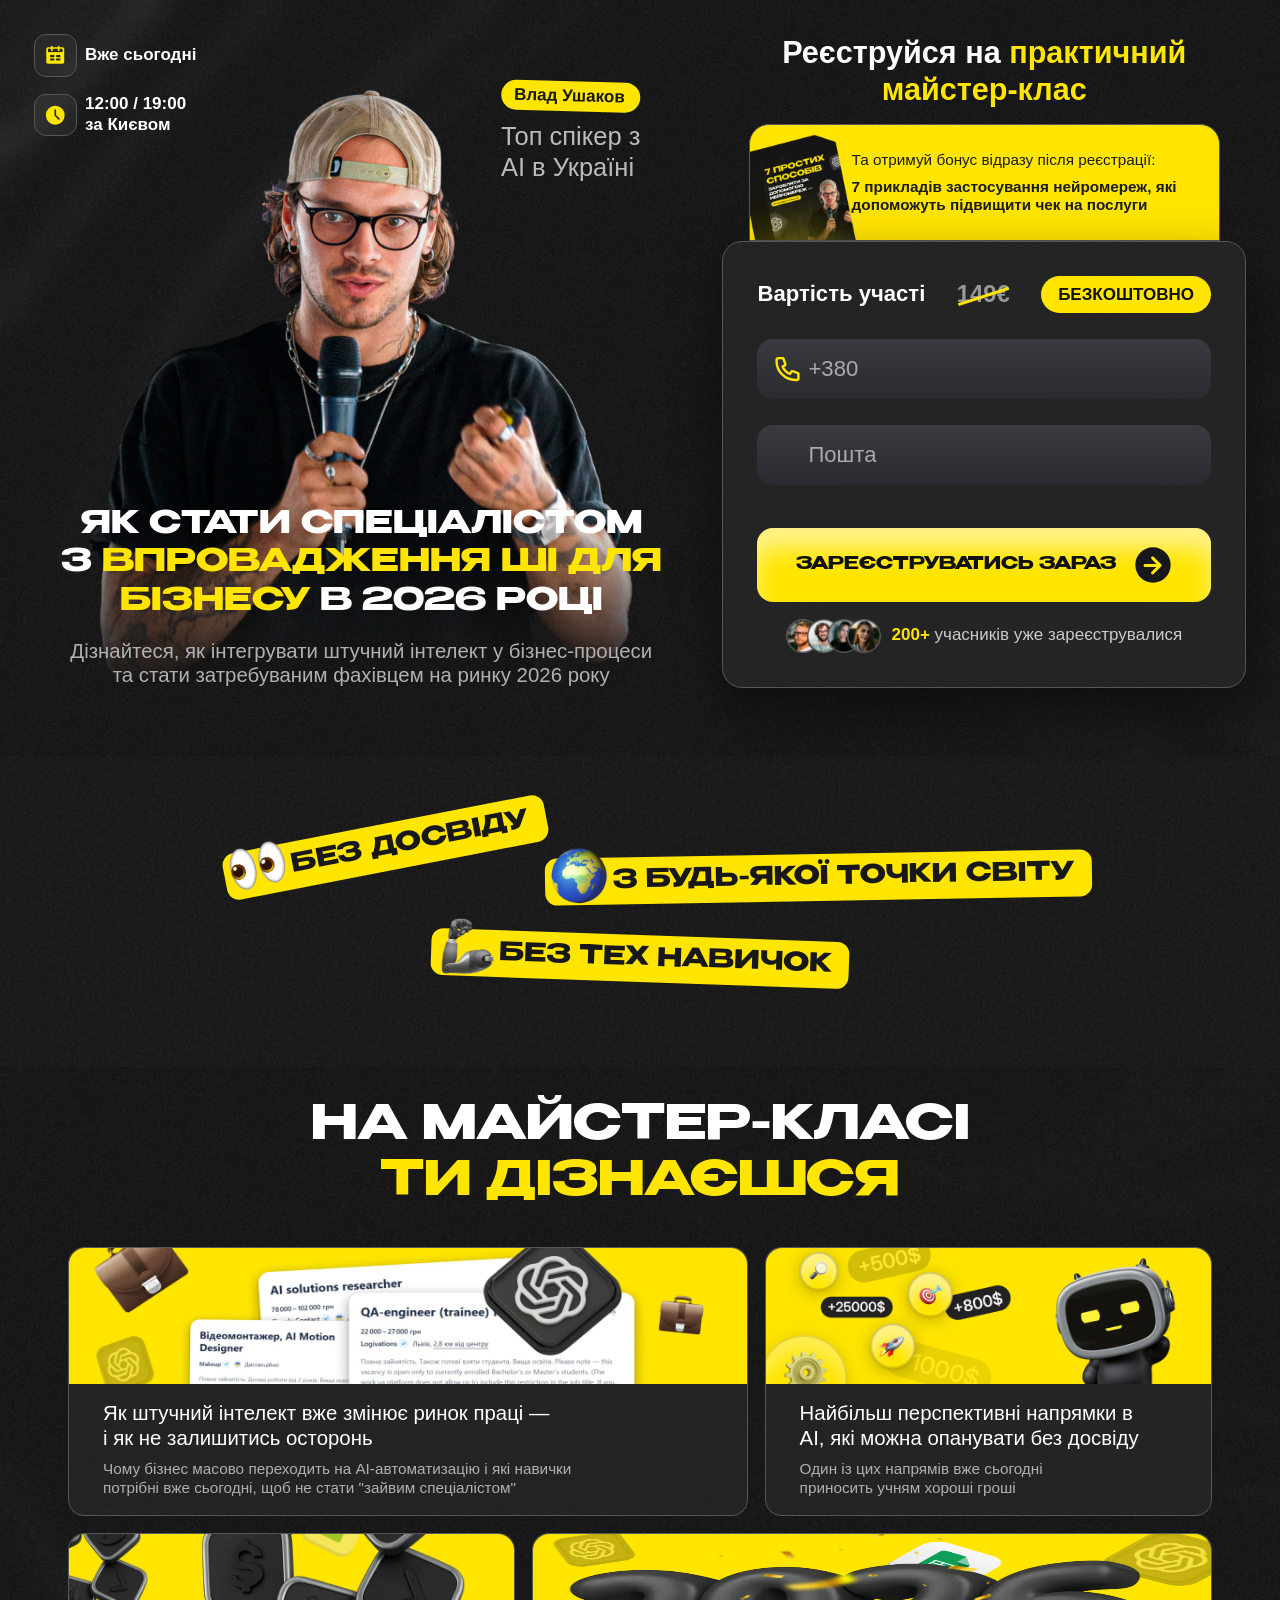
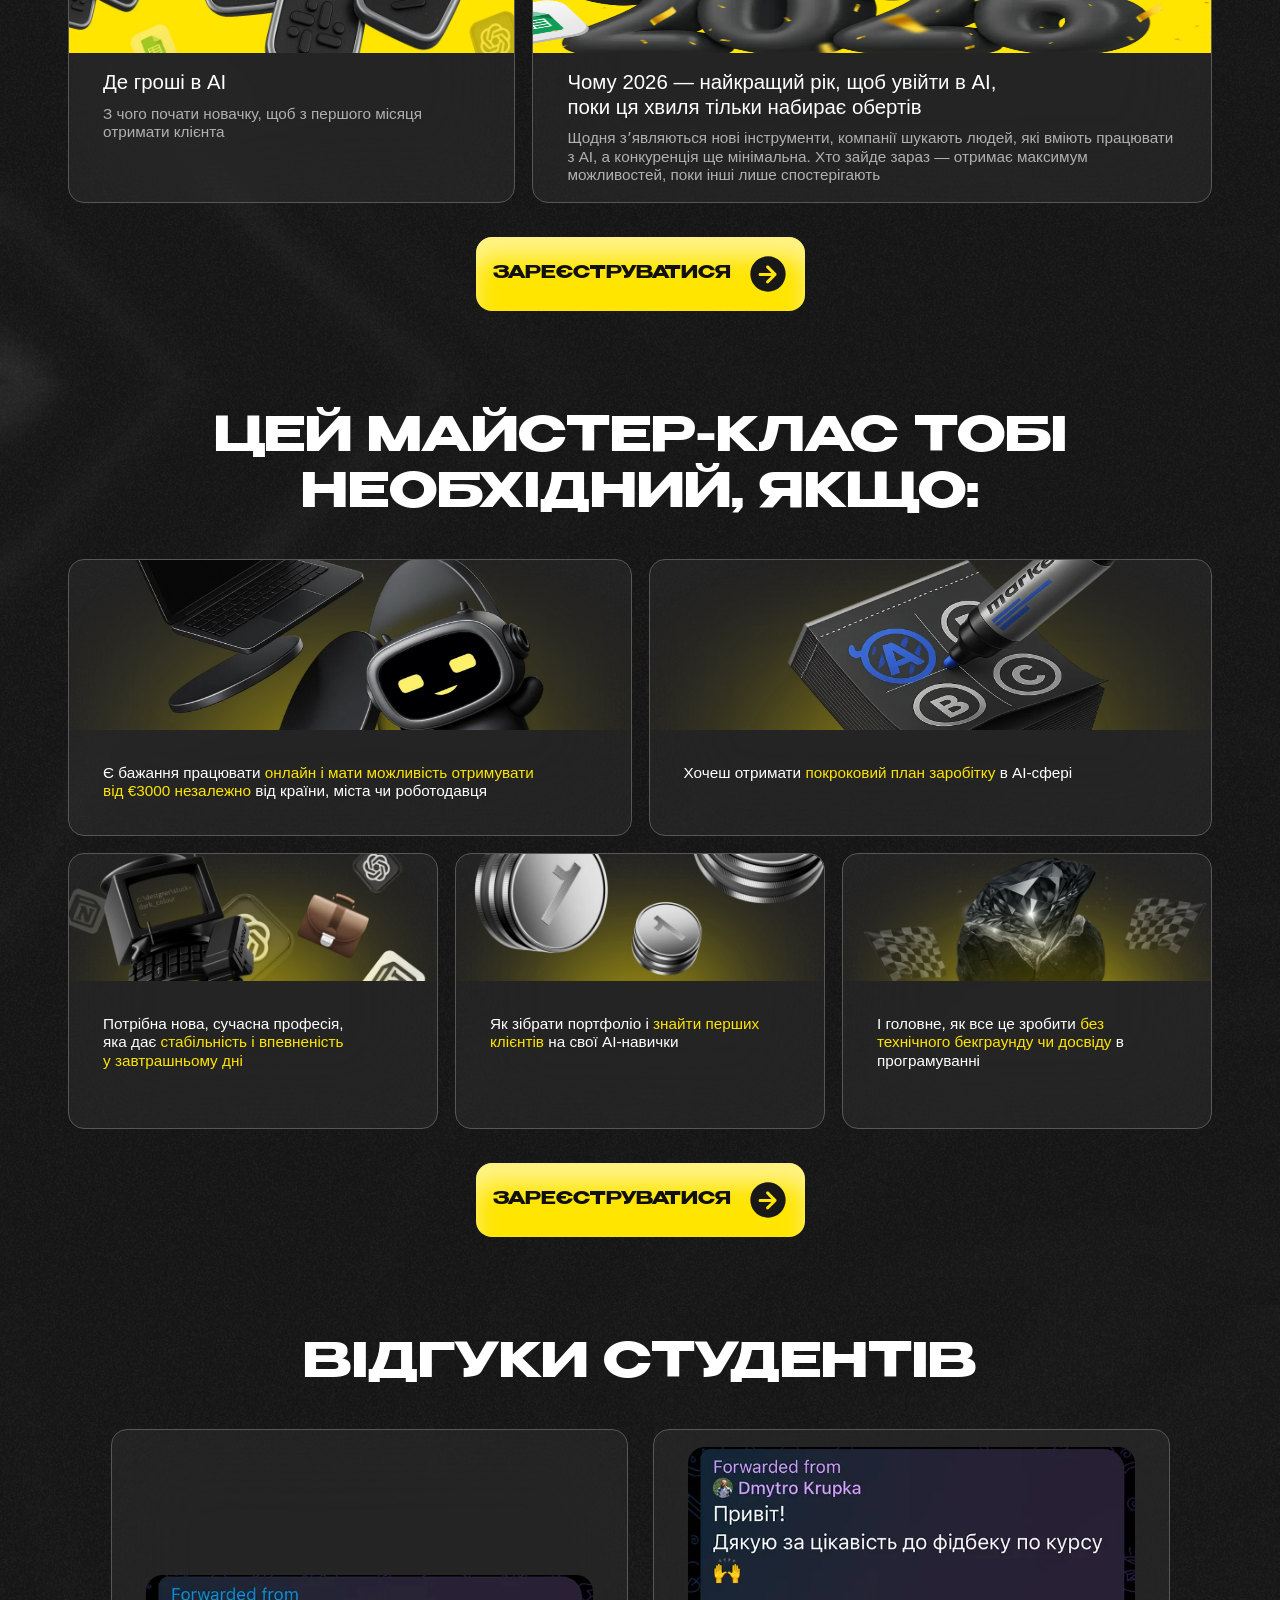
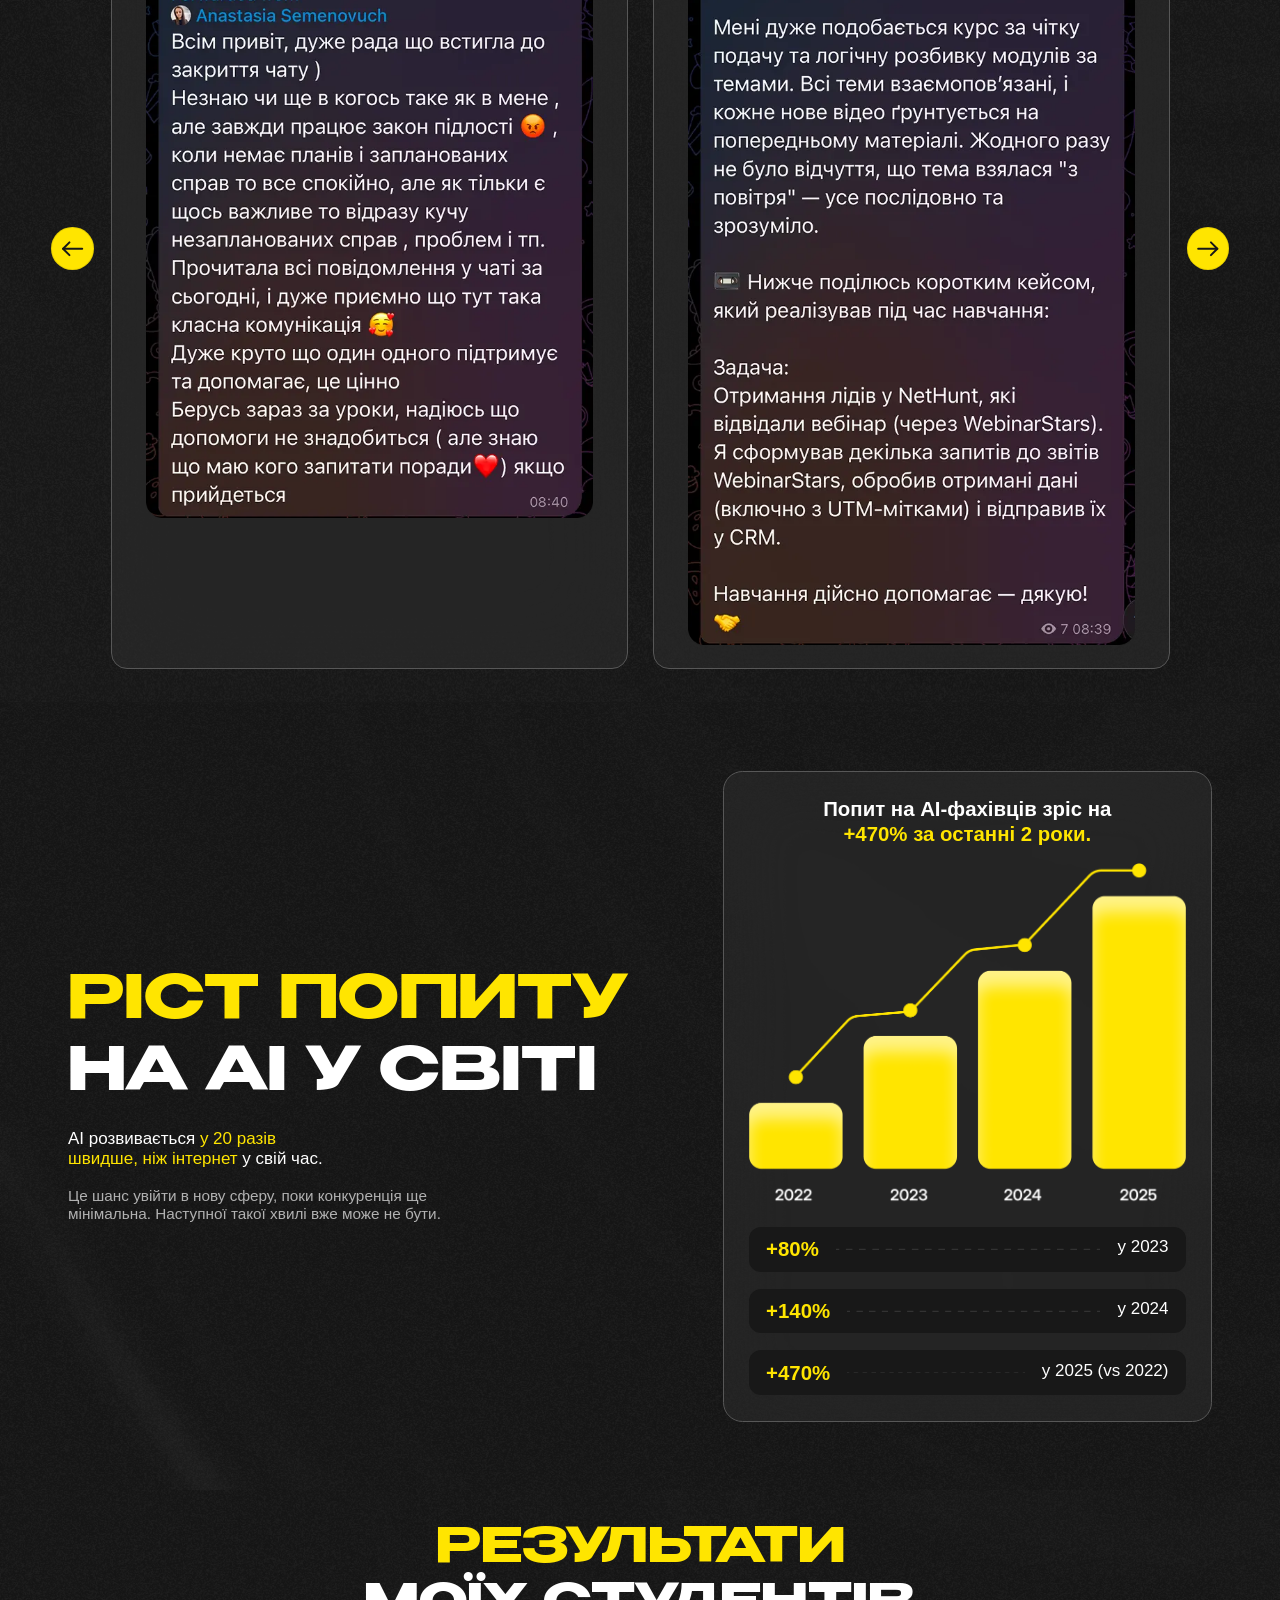
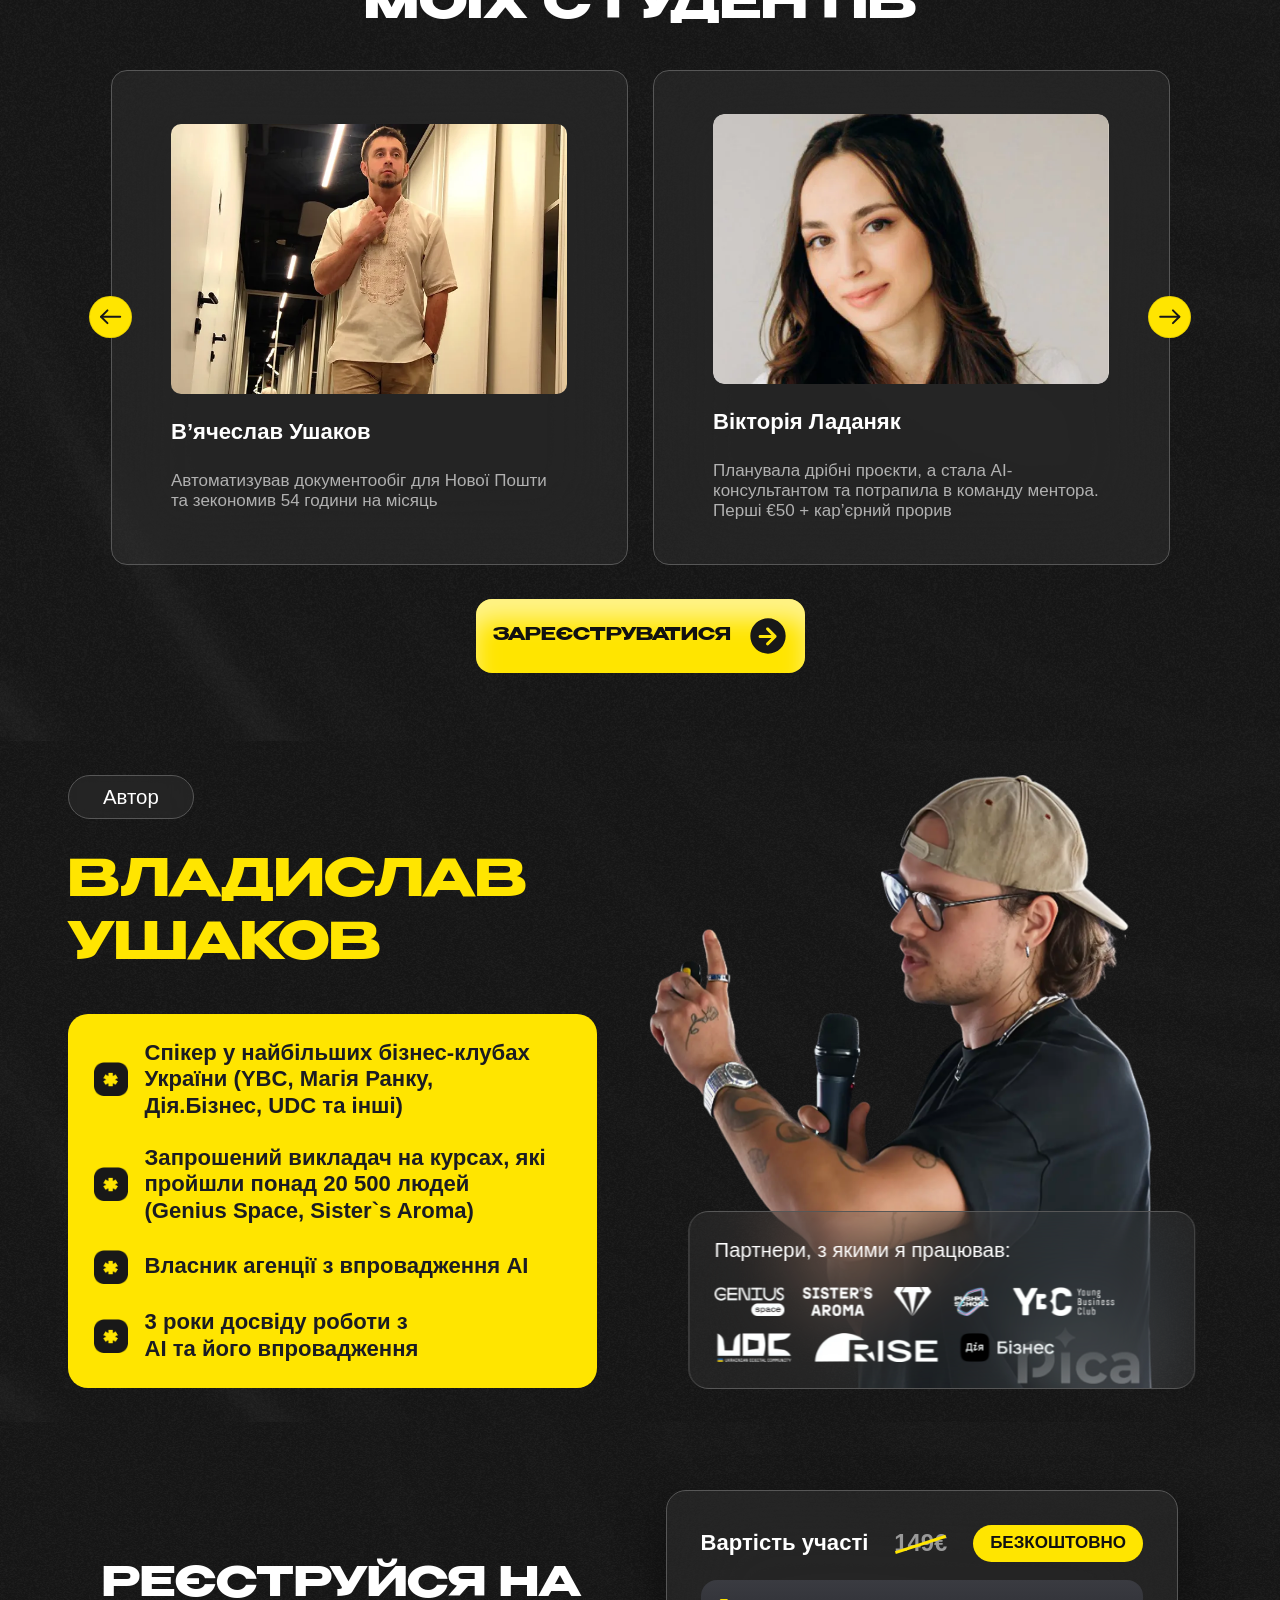
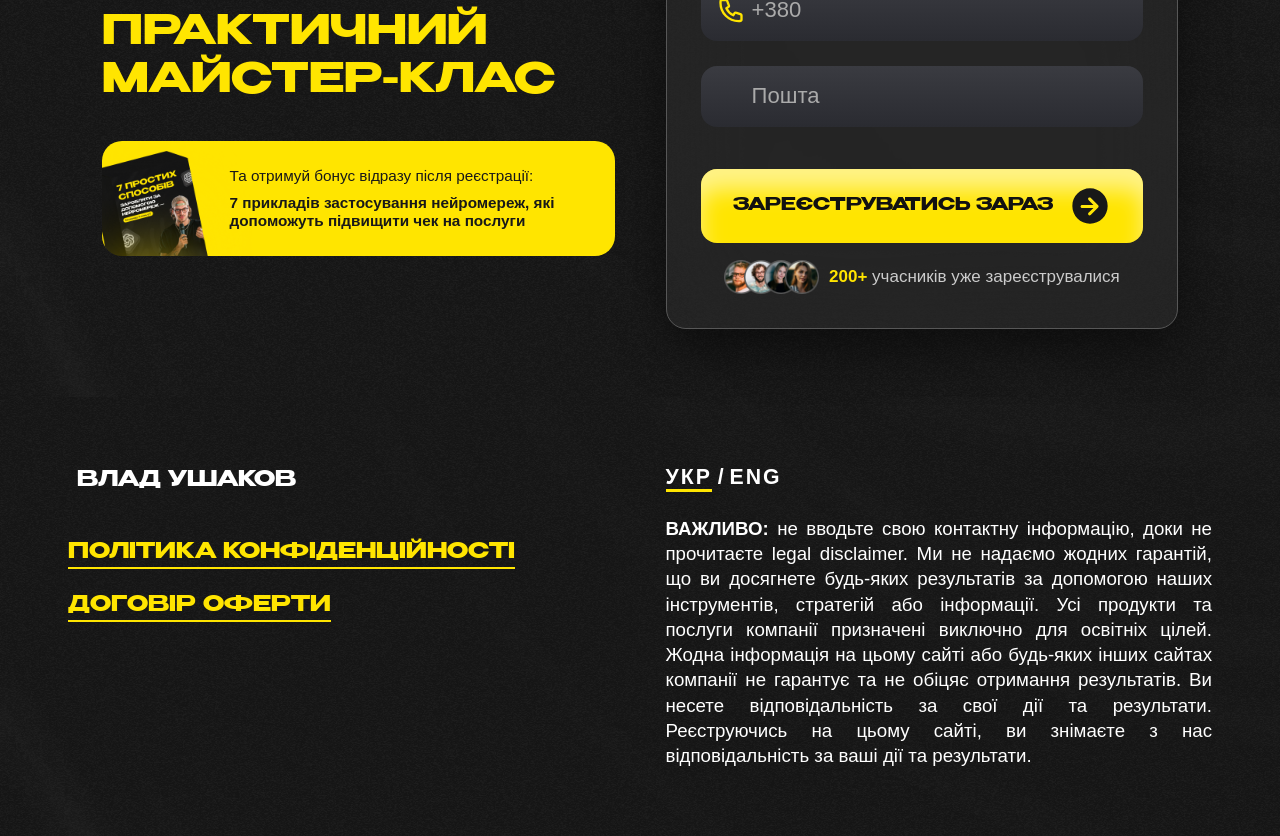
==== index.html @ 2826200b "first commit" ====
<!doctype html>
<html lang="uk">
<head>
    <meta charset="UTF-8">
    <meta name="viewport"
          content="width=device-width, user-scalable=no, initial-scale=1.0, maximum-scale=1.0, minimum-scale=1.0">
    <meta http-equiv="X-UA-Compatible" content="ie=edge">
    <meta content="Дізнайтеся, як інтегрувати штучний інтелект у бізнес-процеси
та стати затребуваним фахівцем на ринку 2026 року" name="description">
    <meta content="Як стати спеціалістом з впровадження ШІ для бізнесу в 2026 році" property="og:title">
    <meta content="Дізнайтеся, як інтегрувати штучний інтелект у бізнес-процеси
та стати затребуваним фахівцем на ринку 2026 року" property="og:description">
    <meta content="https://ai-lab.com.ua/assets/open_graph.webp" property="og:image">
    <meta content="Як стати спеціалістом з впровадження ШІ для бізнесу в 2026 році" property="twitter:title">
    <meta content="Дізнайтеся, як інтегрувати штучний інтелект у бізнес-процеси
та стати затребуваним фахівцем на ринку 2026 року" property="twitter:description">
    <meta content="https://ai-lab.com.ua/assets/open_graph.webp" property="twitter:image">
    <meta property="og:type" content="website">
    <meta content="summary_large_image" name="twitter:card">
    <meta name="facebook-domain-verification" content="stmkn64313fotwll2n9kmmmfpvhdli" />
    <link rel="apple-touch-icon-precomposed" sizes="57x57" href="assets/apple-touch-icon-57x57.png" />
    <link rel="apple-touch-icon-precomposed" sizes="114x114" href="assets/apple-touch-icon-114x114.png" />
    <link rel="apple-touch-icon-precomposed" sizes="72x72" href="assets/apple-touch-icon-72x72.png" />
    <link rel="apple-touch-icon-precomposed" sizes="144x144" href="assets/apple-touch-icon-144x144.png" />
    <link rel="apple-touch-icon-precomposed" sizes="60x60" href="assets/apple-touch-icon-60x60.png" />
    <link rel="apple-touch-icon-precomposed" sizes="120x120" href="assets/apple-touch-icon-120x120.png" />
    <link rel="apple-touch-icon-precomposed" sizes="76x76" href="assets/apple-touch-icon-76x76.png" />
    <link rel="apple-touch-icon-precomposed" sizes="152x152" href="assets/apple-touch-icon-152x152.png" />
    <link rel="icon" type="image/png" href="assets/favicon-196x196.png" sizes="196x196" />
    <link rel="icon" type="image/png" href="assets/favicon-96x96.png" sizes="96x96" />
    <link rel="icon" type="image/png" href="assets/favicon-32x32.png" sizes="32x32" />
    <link rel="icon" type="image/png" href="assets/favicon-16x16.png" sizes="16x16" />
    <link rel="icon" type="image/png" href="assets/favicon-128x128.png" sizes="128x128" />
    <meta name="application-name" content="&nbsp;"/>
    <meta name="msapplication-TileColor" content="#000000" />
    <meta name="msapplication-TileImage" content="../../assets/mstile-144x144.png" />
    <meta name="msapplication-square70x70logo" content="../../assets/mstile-70x70.png" />
    <meta name="msapplication-square150x150logo" content="../../assets/mstile-150x150.png" />
    <meta name="msapplication-wide310x150logo" content="../../assets/mstile-310x150.png" />
    <meta name="msapplication-square310x310logo" content="../../assets/mstile-310x310.png" />
    <link rel="stylesheet" href="style_v3.css">
    <script src="https://cdn.jsdelivr.net/npm/libphonenumber-js@1.10.14/bundle/libphonenumber-js.min.js" defer></script>
    <script src="js-utils/phone-utils.js"></script>
    <script src="js-utils/utm-utils.js"></script>
    <script src="js-utils/form-utils.js"></script>
    <script src="js-utils/wh-autoweb-utils.js"></script>
    <script src="js-utils/loader.js"></script>
    <link rel="stylesheet" href="loader.css">
    <script src="index.js" defer></script>
    <script src="time_handler.js" defer></script>
    <link
            rel="stylesheet"
            href="https://cdn.jsdelivr.net/npm/swiper@11/swiper-bundle.min.css"
    />
    <!-- Meta Pixel Code -->
<script>
!function(f,b,e,v,n,t,s)
{if(f.fbq)return;n=f.fbq=function(){n.callMethod?
n.callMethod.apply(n,arguments):n.queue.push(arguments)};
if(!f._fbq)f._fbq=n;n.push=n;n.loaded=!0;n.version='2.0';
n.queue=[];t=b.createElement(e);t.async=!0;
t.src=v;s=b.getElementsByTagName(e)[0];
s.parentNode.insertBefore(t,s)}(window, document,'script',
'https://connect.facebook.net/en_US/fbevents.js');
fbq('init', '945388568373672');
fbq('track', 'PageView');
</script>
<noscript><img height="1" width="1" style="display:none"
src="https://www.facebook.com/tr?id=945388568373672&ev=PageView&noscript=1"
/></noscript>
<!-- End Meta Pixel Code -->
    <!-- Meta Pixel Code -->
<script>
!function(f,b,e,v,n,t,s)
{if(f.fbq)return;n=f.fbq=function(){n.callMethod?
n.callMethod.apply(n,arguments):n.queue.push(arguments)};
if(!f._fbq)f._fbq=n;n.push=n;n.loaded=!0;n.version='2.0';
n.queue=[];t=b.createElement(e);t.async=!0;
t.src=v;s=b.getElementsByTagName(e)[0];
s.parentNode.insertBefore(t,s)}(window, document,'script',
'https://connect.facebook.net/en_US/fbevents.js');
fbq('init', '1462846121598441');
fbq('track', 'PageView');
</script>
<noscript><img height="1" width="1" style="display:none"
src="https://www.facebook.com/tr?id=1462846121598441&ev=PageView&noscript=1"
/></noscript>
<!-- End Meta Pixel Code -->
<script type="text/javascript">
    (function(c,l,a,r,i,t,y){
        c[a]=c[a]||function(){(c[a].q=c[a].q||[]).push(arguments)};
        t=l.createElement(r);t.async=1;t.src="https://www.clarity.ms/tag/"+i;
        y=l.getElementsByTagName(r)[0];y.parentNode.insertBefore(t,y);
    })(window, document, "clarity", "script", "tiay55o0wz");
    </script>
<!-- Strimix Tracker -->
<script>
window.StrimixGlobal={streamId:"S-XAQG4SHP98",userIdAlias:"sx_uid",jsSdkUrl:"https://cdn.strimix.io/strimix-1.1.0.js",loggerUrl:"https://api.strimix.io/collect/log",generateUUID:function(){let e=new Date().getTime(),t="undefined"!=typeof performance&&performance.now?1e3*performance.now():0;return"xxxxxxxx-xxxx-4xxx-yxxx-xxxxxxxxxxxx".replace(/[xy]/g,function(o){let i=16*Math.random();return e>0?(i=(e+i)%16|0,e=Math.floor(e/16)):(i=(t+i)%16|0,t=Math.floor(t/16)),("x"===o?i:3&i|8).toString(16)})},getCookie:function(e){let t=e.replace(/[.*+?^${}()|[\]\\]/g,"\\$&"),o=document.cookie.match(RegExp("(?:^|; )"+t+"=([^;]*)"));if(o)try{return decodeURIComponent(o[1])}catch(i){return o[1]}},setCookie:function(e,t,o){let i="https:"===location.protocol,s=new Date(Date.now()+864e5*o);document.cookie=e+"="+encodeURIComponent(t)+"; expires="+s.toUTCString()+"; path=/; SameSite=Lax"+(i?"; Secure":"")},getCookieInfo:function(){return{cookie_name:this.userIdAlias,cookie_value:this.getCookie(this.userIdAlias),cookies_enabled:navigator.cookieEnabled,has_cookies:document.cookie.length>0}},setUserId:function(e){let t=this.userIdAlias,o=e??this.getCookie(t);return o||(o=this.generateUUID()),this.setCookie(t,o,730),window[this.userIdAlias]=o,o},getUserId:function(){return window[this.userIdAlias]??this.setUserId()},logMessage:function({payload:e,tag:t}){return new Promise((o,i)=>{let s={stream_id:this.streamId,user_id:window[this.userIdAlias],user_id_alias:this.userIdAlias,cookie_info:this.getCookieInfo(),url:window.location.href,unix_timestamp:Date.now(),tag:t,payload:e,device_info:{screen_resolution:""+window.screen.width+"x"+window.screen.height,language:Intl.DateTimeFormat().resolvedOptions().locale,timezone:Intl.DateTimeFormat().resolvedOptions().timeZone,timezone_offset_seconds:-(60*new Date().getTimezoneOffset()),user_agent:navigator.userAgent}},r=new XMLHttpRequest;r.open("POST",this.loggerUrl+"?stream_id="+this.streamId),r.setRequestHeader("Content-type","application/json"),r.send(JSON.stringify(s)),r.onload=function(){r.status>=200&&r.status<300?o():i(Error("StrimixGlobal: Log collection error! Status: "+r.status))},r.onerror=function(){i(Error("StrimixGlobal: Log collection error!"))}})}},function(e,t,o,i,s,r,n){window.StrimixGlobal.setUserId(),e[i]=e[i]||[],("undefined"==typeof StrimixClient||null===StrimixClient)&&(r=t.getElementsByTagName(o)[0],(n=t.createElement(o)).async=!0,n.src=window.StrimixGlobal.jsSdkUrl,r.parentNode.insertBefore(n,r),n.onload=function(){StrimixClient.init(s)},n.onerror=function(){window.StrimixGlobal.logMessage({payload:{message:"strimix.js onload error"},tag:"StrimixGlobal | strimix_js_onload_error"})})}(window,document,"script","strimix",window.StrimixGlobal.streamId),strimix.push({event:"page_view"});
</script>
<!-- End Strimix Tracker -->
    <!-- Google Tag Manager -->
    <script>(function(w,d,s,l,i){w[l]=w[l]||[];w[l].push({'gtm.start':
            new Date().getTime(),event:'gtm.js'});var f=d.getElementsByTagName(s)[0],
        j=d.createElement(s),dl=l!='dataLayer'?'&l='+l:'';j.async=true;j.src=
        'https://www.googletagmanager.com/gtm.js?id='+i+dl;f.parentNode.insertBefore(j,f);
    })(window,document,'script','dataLayer','GTM-KD6JFX53');</script>
    <!-- End Google Tag Manager -->


    <title>З 0 ДО 3000€ НА AI ЗА 30 ДНІВ</title>
</head>
<body>
    <main>
        <section class="hero">
            <header>
                <div class="date-time-wrapper">
                    <div class="date"><svg xmlns="http://www.w3.org/2000/svg" width="24" height="24" viewBox="0 0 24 24" fill="none">
                        <path d="M2.5 4.5C2.5 3.94771 2.94771 3.5 3.5 3.5H20.5C21.0523 3.5 21.5 3.94771 21.5 4.5V9.5H2.5V4.5Z" stroke="#FFE500" stroke-width="2" stroke-linejoin="round"/>
                        <path d="M8 2V6" stroke="#FFE500" stroke-width="2" stroke-linecap="round" stroke-linejoin="round"/>
                        <path d="M16 2V6" stroke="#FFE500" stroke-width="2" stroke-linecap="round" stroke-linejoin="round"/>
                        <path d="M21.5 8.5C22.0523 8.5 22.5 8.94772 22.5 9.5V20C22.5 21.1046 21.6046 22 20.5 22H3.5C2.39544 22 1.5 21.1046 1.5 20V9.5C1.5 8.94772 1.94772 8.5 2.5 8.5H21.5ZM7 15.75C6.30964 15.75 5.75 16.3096 5.75 17C5.75 17.6904 6.30964 18.25 7 18.25H10C10.6904 18.25 11.25 17.6904 11.25 17C11.25 16.3096 10.6904 15.75 10 15.75H7ZM14 15.75C13.3096 15.75 12.75 16.3096 12.75 17C12.75 17.6904 13.3096 18.25 14 18.25H17C17.6904 18.25 18.25 17.6904 18.25 17C18.25 16.3096 17.6904 15.75 17 15.75H14ZM7 11.75C6.30964 11.75 5.75 12.3096 5.75 13C5.75 13.6904 6.30964 14.25 7 14.25H10C10.6904 14.25 11.25 13.6904 11.25 13C11.25 12.3096 10.6904 11.75 10 11.75H7ZM14 11.75C13.3096 11.75 12.75 12.3096 12.75 13C12.75 13.6904 13.3096 14.25 14 14.25H17C17.6904 14.25 18.25 13.6904 18.25 13C18.25 12.3096 17.6904 11.75 17 11.75H14Z" fill="#FFE500"/>
                    </svg><p class="date-text">Вже сьогодні</p></div>
                    <div class="time"><svg xmlns="http://www.w3.org/2000/svg" width="24" height="24" viewBox="0 0 24 24" fill="none">
                        <path d="M12 22C17.5229 22 22 17.5229 22 12C22 6.47715 17.5229 2 12 2C6.47715 2 2 6.47715 2 12C2 17.5229 6.47715 22 12 22Z" fill="#FFE500" stroke="#FFE500" stroke-width="2" stroke-linejoin="round"/>
                        <path d="M12.0045 6.00005L12.0039 12.0044L16.2436 16.2441" stroke="#262626" stroke-width="2" stroke-linecap="round" stroke-linejoin="round"/>
                    </svg><p class="time-text">12:00 / 19:00 <br> за Києвом</p></div>
                </div>
                <div class="abs-2">
                    <p class="name">Влад Ушаков</p>
                    <p>
                        Топ спікер з <br>
                        AI в Україні
                    </p>
                </div>
                <div class="title">
                    <img src="assets/images/hero-bg.webp" alt="" class="abs mobile">
                    <div class="title-text">
                        <div></div>
                        <div>
                            Як стати спеціалістом <br>
                            з <span>впровадження ШІ для <br>
                            бізнесу</span> в 2026 році
                        </div>
                    </div>
                    <div class="tooltip">
                        <p>
                            Дізнайтеся, як інтегрувати штучний інтелект у бізнес-процеси <br>
                            та стати затребуваним фахівцем на ринку 2026 року
                        </p>
                    </div>
                </div>
            </header>

            <div class="offer" id="offer">
                <div class="inner">
                    <div class="text">
                        Реєструйся на
                        <span>практичний <br>майстер-клас</span>
                    </div>
                    <div class="bonus-wrapper">
                        <div>
                            <p>Та отримуй бонус відразу після реєстрації:</p>
                            <p>7 прикладів застосування нейромереж, які допоможуть підвищити чек на послуги</p>
                        </div>
                    </div>
                </div>
                <div class="form">
                    <form class="form-card" id="header-form">
                        <input type="hidden" name="SheetName" value="Leads">
                        <input type="hidden" name="utm_source">
                        <input type="hidden" name="utm_campaign">
                        <input type="hidden" name="utm_content">
                        <input type="hidden" name="utm_term">
                        <input type="hidden" name="utm_medium">
                        <input type="hidden" name="WEBINAR" value="web01.04">
                        <div class="form-card__top">
                            <div class="form-card__title">Вартість участі</div>
                            <div class="form-card__price">149€</div>
                            <div class="form-card__badge">БЕЗКОШТОВНО</div>
                        </div>

                        <label class="form-card__input-wrap" for="phone">
                            <input id="phone" type="tel" name="Телефон" placeholder="+380" inputmode="tel" required/>
                        </label>
                        <label class="form-card__input-wrap" for="email">
                                <input id="email" type="email" name="Email" placeholder="Пошта" required/>
                            </label>
                        <div id="phone-error" class="phone-error" style="opacity:0; color:#e63946;">
                            Неправильний формат номеру
                        </div>
                        <button class="form-card__cta" id="submit-btn-1">
                            зареєструватись зараз
                            <svg xmlns="http://www.w3.org/2000/svg" width="40" height="40" viewBox="0 0 40 40" fill="none">
                                <path d="M20 2.33301C29.7568 2.33318 37.6658 10.2432 37.666 20C37.6658 29.7568 29.7568 37.6658 20 37.666C10.2432 37.6658 2.33318 29.7568 2.33301 20C2.33318 10.2432 10.2432 2.33318 20 2.33301ZM20.6367 11.8564C20.0509 11.2707 19.1014 11.2707 18.5156 11.8564C17.9301 12.4423 17.9299 13.3918 18.5156 13.9775L23.4551 18.917H12.0762C11.2479 18.9171 10.5762 19.5886 10.5762 20.417C10.5763 21.2452 11.248 21.9169 12.0762 21.917H23.4551L18.5156 26.8564C17.9301 27.4423 17.9299 28.3918 18.5156 28.9775C19.1013 29.5632 20.0509 29.563 20.6367 28.9775L28.1367 21.4775C28.4179 21.1963 28.5761 20.8147 28.5762 20.417C28.5762 20.0192 28.418 19.6377 28.1367 19.3564L20.6367 11.8564Z" fill="#181818"/>
                            </svg>
                        </button>

                        <div class="form-card__bottom">
                            <div class="form-card__avatars">
                                <img src="assets/images/avatar.png" alt="">
                                <img src="assets/images/avatar-1.png" alt="">
                                <img src="assets/images/avatar-2.png" alt="">
                                <img src="assets/images/avatar-3.png" alt="">
                            </div>
                            <div class="form-card__note"><b>200+ </b>учасників уже зареєструвалися</div>
                        </div>
                    </form>

                </div>
            </div>
        </section>
        <section class="offer-yellow">
            <div class="content">
                <div class="wrapper">
                    <div class="eyes">
                        <img src="assets/images/eyes.png" alt="">
                        <p>Без досвіду</p>
                    </div>
                </div>
                <div class="wrapper">
                    <div class="earth">
                        <img src="assets/images/earth.png" alt="">
                        <p>З будь-якої точки світу</p>
                    </div>
                </div>
                <div class="wrapper">
                    <div class="robot">
                        <img src="assets/images/robot.png" alt="">
                        <p>Без тех навичок</p>
                    </div>
                </div>
            </div>
        </section>
        <section class="course">
            <div class="title">
                <div>на майстер-класі</div>
                <div>ти дізнаєшся</div>
            </div>
            <div class="content">
                <div class="container">
                    <div class="a">
                        <img src="assets/images/a-img.webp" alt="">
                        <div class="text">
                            <div class="title">Як штучний інтелект вже змінює ринок праці — <br>і як не залишитись осторонь</div>
                            <div class="description">Чому бізнес масово переходить на АІ-автоматизацію і які навички
                                <br>потрібні вже сьогодні, щоб не стати "зайвим спеціалістом"</div>
                        </div>
                    </div>
                    <div class="b">
                        <img src="assets/images/b-image-new.png" alt="">
                        <div class="text">
                            <div class="title">Найбільш перспективні напрямки в <br>AI, які можна опанувати без досвіду</div>
                            <div class="description">Один із цих напрямів вже сьогодні <br>приносить учням хороші гроші</div>
                        </div>
                    </div>
                    <div class="c">
                        <img src="assets/images/c-img.webp" alt="">
                        <div class="text">
                            <div class="title">Де гроші в АІ</div>
                            <div class="description">
                                З чого почати новачку, щоб з першого місяця <br>
                                отримати клієнта
                            </div>
                        </div>
                    </div>
                    <div class="d">
                        <img src="assets/images/d-image-2026.png" alt="" class="mobile">
                        <div class="text">
                            <div class="title">Чому 2026 — найкращий рік, щоб увійти в АІ, <br>поки ця хвиля тільки набирає обертів</div>
                            <div class="description">Щодня зʼявляються нові інструменти, компанії шукають людей, які вміють працювати з АІ, а конкуренція ще мінімальна. Хто зайде зараз — отримає максимум можливостей, поки інші лише спостерігають</div>
                        </div>
                    </div>
                </div>
            </div>
            <a href="#form">
                зареєструватися
                <svg xmlns="http://www.w3.org/2000/svg" width="40" height="40" viewBox="0 0 40 40" fill="none">
                    <path d="M20 2.33301C29.7568 2.33318 37.6658 10.2432 37.666 20C37.6658 29.7568 29.7568 37.6658 20 37.666C10.2432 37.6658 2.33318 29.7568 2.33301 20C2.33318 10.2432 10.2432 2.33318 20 2.33301ZM20.6367 11.8564C20.0509 11.2707 19.1014 11.2707 18.5156 11.8564C17.9301 12.4423 17.9299 13.3918 18.5156 13.9775L23.4551 18.917H12.0762C11.2479 18.9171 10.5762 19.5886 10.5762 20.417C10.5763 21.2452 11.248 21.9169 12.0762 21.917H23.4551L18.5156 26.8564C17.9301 27.4423 17.9299 28.3918 18.5156 28.9775C19.1013 29.5632 20.0509 29.563 20.6367 28.9775L28.1367 21.4775C28.4179 21.1963 28.5761 20.8147 28.5762 20.417C28.5762 20.0192 28.418 19.6377 28.1367 19.3564L20.6367 11.8564Z" fill="#181818"/>
                </svg>
            </a>
        </section>
        <section class="for">
            <div class="title">
                <div>ЦЕЙ МАЙСТЕР-КЛАС <br class="mobile">ТОБІ <br>НЕОБХІДНИЙ, <br class="mobile">ЯКЩО:</div>
            </div>
            <div class="content">
                <div class="container">
                    <div class="a">
                        <img src="assets/images/for-img-1.webp" alt="">
                        <div class="text">
                            Є бажання працювати <span>онлайн і мати можливість отримувати <br>від €3000
                            незалежно</span> від країни, міста чи роботодавця
                        </div>
                    </div>
                    <div class="b">
                        <img src="assets/images/for-img-3.webp" alt="">
                        <div class="text">
                            Хочеш отримати <span>покроковий план заробітку</span> в АІ-сфері
                        </div>
                    </div>
                    <div class="c">
                        <img src="assets/images/for-img-4.webp" alt="">
                        <div class="text">
                            Потрібна нова, сучасна професія, <br>
                            яка дає <span>стабільність і впевненість <br>
                            у завтрашньому дні</span>
                        </div>
                    </div>
                    <div class="d">
                        <img src="assets/images/for-img-5.webp" alt="">
                        <div class="text">
                            Як зібрати портфоліо і <span>знайти перших <br>клієнтів</span> на свої AI-навички
                        </div>
                    </div>
                    <div class="e">
                        <img src="assets/images/for-img-6.webp" alt="">
                        <div class="text">
                            І головне, як все це зробити <span>без технічного бекграунду чи досвіду</span> в програмуванні
                        </div>
                    </div>
                </div>
            </div>
            <a href="#form">
                зареєструватися
                <svg xmlns="http://www.w3.org/2000/svg" width="40" height="40" viewBox="0 0 40 40" fill="none">
                    <path d="M20 2.33301C29.7568 2.33318 37.6658 10.2432 37.666 20C37.6658 29.7568 29.7568 37.6658 20 37.666C10.2432 37.6658 2.33318 29.7568 2.33301 20C2.33318 10.2432 10.2432 2.33318 20 2.33301ZM20.6367 11.8564C20.0509 11.2707 19.1014 11.2707 18.5156 11.8564C17.9301 12.4423 17.9299 13.3918 18.5156 13.9775L23.4551 18.917H12.0762C11.2479 18.9171 10.5762 19.5886 10.5762 20.417C10.5763 21.2452 11.248 21.9169 12.0762 21.917H23.4551L18.5156 26.8564C17.9301 27.4423 17.9299 28.3918 18.5156 28.9775C19.1013 29.5632 20.0509 29.563 20.6367 28.9775L28.1367 21.4775C28.4179 21.1963 28.5761 20.8147 28.5762 20.417C28.5762 20.0192 28.418 19.6377 28.1367 19.3564L20.6367 11.8564Z" fill="#181818"/>
                </svg>
            </a>
        </section>
        <section class="feedback">
            <div class="title">
                відгуки студентів
            </div>
            <div class="content">
                <div class="swiper feedback-swiper">
                    <div class="swiper-wrapper">

                        <div class="swiper-slide">
                            <div class="card">
                                <div class="name font-size-sm font-weight-semibold"><img src="assets/images/feedback-2.webp" alt="feedback-image"></div>
                            </div>
                        </div>

                        <div class="swiper-slide">
                            <div class="card">
                                <div class="name font-size-sm font-weight-semibold"><img src="assets/images/feedback-3.webp" alt="feedback-image"></div>
                            </div>
                        </div>

                        <div class="swiper-slide">
                            <div class="card">
                                <div class="name font-size-sm font-weight-semibold"><img src="assets/images/feedback-4.png" alt="feedback-image"></div>
                            </div>
                        </div>

                        <div class="swiper-slide">
                            <div class="card">
                                <div class="name font-size-sm font-weight-semibold"><img src="assets/images/feedback-5.png" alt="feedback-image"></div>
                            </div>
                        </div>
                    </div>
                    <div class="swiper-navigation">
                        <div class="swiper-button-prev">
                            <svg xmlns="http://www.w3.org/2000/svg" width="32" height="32" viewBox="0 0 32 32" fill="none">
                                <path d="M3.86593 16H27.8659" stroke="#181818" stroke-width="2.5" stroke-linecap="round" stroke-linejoin="round"/>
                                <path d="M11.8659 24L3.86589 16L11.8659 8" stroke="#181818" stroke-width="2.5" stroke-linecap="round" stroke-linejoin="round"/>
                            </svg>
                        </div>
                        <div class="swiper-button-next">
                            <svg xmlns="http://www.w3.org/2000/svg" width="32" height="32" viewBox="0 0 32 32" fill="none">
                                <path d="M28 16H4" stroke="#181818" stroke-width="2.5" stroke-linecap="round" stroke-linejoin="round"/>
                                <path d="M20 8L28 16L20 24" stroke="#181818" stroke-width="2.5" stroke-linecap="round" stroke-linejoin="round"/>
                            </svg>
                        </div>
                    </div>
                </div>
            </div>
        </section>
        <section class="stats">
            <div class="content">
                <div class="left">
                    <div class="title">
                        <div>ріст попиту</div>
                        <div>на AI у світі</div>
                    </div>
                    <div class="tooltip">
                        АІ розвивається <span>у 20 разів <br>швидше, ніж інтернет</span> у свій час.
                    </div>
                    <div class="bottom">
                        Це шанс увійти в нову сферу, поки конкуренція ще <br>мінімальна. Наступної такої хвилі вже може не бути.
                    </div>
                </div>
                <div class="right">
                    <div class="tooltip">
                        Попит на АІ-фахівців зріс на <br>
                        <span>+470% за останні 2 роки.</span>
                    </div>
                    <div class="img-wrapper">
                        <img src="assets/images/stats.png" alt="">
                    </div>
                    <div class="nums">
                        <div>
                            <div class="left">+80%</div>
                            <div class="separator"><img src="assets/images/stats-separator.png" alt=""></div>
                            <div class="right">у 2023</div>
                        </div>
                        <div>
                            <div class="left">+140%</div>
                            <div class="separator"><img src="assets/images/stats-separator.png" alt=""></div>
                            <div class="right">у 2024</div>
                        </div>
                        <div>
                            <div class="left">+470%</div>
                            <div class="separator"><img src="assets/images/stats-separator.png" alt=""></div>
                            <div class="right">у 2025 (vs 2022)</div>
                        </div>
                    </div>
                </div>
            </div>
        </section>
        <section class="results">
            <div class="title">
                <div>Результати</div>
                <div>моїх студентів</div>
            </div>
            <div class="content">
                <div class="swiper results-swiper">
                    <div class="swiper-wrapper">
                        <div class="swiper-slide">
                            <div class="card">
                                <img src="assets/images/result-1.webp" alt="">
                                <div class="name">В’ячеслав Ушаков</div>
                                <div class="text">Автоматизував документообіг для Нової Пошти та зекономив 54 години на місяць</div>
                            </div>
                        </div>

                        <div class="swiper-slide">
                            <div class="card">
                                <img src="assets/images/result-2.webp" alt="">
                                <div class="name">Вікторія Ладаняк</div>
                                <div class="text">Планувала дрібні проєкти, а стала AI-консультантом та потрапила в команду ментора. Перші €50 + кар’єрний прорив</div>
                            </div>
                        </div>

                        <div class="swiper-slide">
                            <div class="card">
                                <img src="assets/images/result-3.webp" alt="">
                                <div class="name">Катерина Тірин</div>
                                <div class="text">Створила систему автоматизації складу для зоомагазину - економія €2,746 на місяць</div>
                            </div>
                        </div>

                        <div class="swiper-slide">
                            <div class="card">
                                <img src="assets/images/result-4.webp" alt="">
                                <div class="name">Єгор Ставицький</div>
                                <div class="text">Застосував знання на практиці до завершення навчання - автоматизував продажі та підтримку студентів</div>
                            </div>
                        </div>

                        <div class="swiper-slide">
                            <div class="card">
                                <img src="assets/images/result-7.webp" alt="">
                                <div class="name">Андрій</div>
                                <div class="text">Автоматизував B2B процеси польської компанії - економія €25,848 на рік</div>
                            </div>
                        </div>
                        <div class="swiper-slide">
                            <div class="card">
                                <img src="assets/images/result-5.webp" alt="">
                                <div class="name">Володимир</div>
                                <div class="text">Пройшов шлях від нуля до міжнорожної кар’єри в автоматизації - перші €1,000 за місяць навчання</div>
                            </div>
                        </div>
                        <div class="swiper-slide">
                            <div class="card">
                                <img src="assets/images/result-6.webp" alt="">
                                <div class="name">Ольга Боровій</div>
                                <div class="text">Як бізнес-тренер автоматизувала обробку консультацій та збільшила дохід на €4,726</div>
                            </div>
                        </div>
                    </div>
                    <div class="swiper-navigation">
                        <div class="swiper-button-prev">
                            <svg xmlns="http://www.w3.org/2000/svg" width="32" height="32" viewBox="0 0 32 32" fill="none">
                                <path d="M3.86593 16H27.8659" stroke="#181818" stroke-width="2.5" stroke-linecap="round" stroke-linejoin="round"/>
                                <path d="M11.8659 24L3.86589 16L11.8659 8" stroke="#181818" stroke-width="2.5" stroke-linecap="round" stroke-linejoin="round"/>
                            </svg>
                        </div>
                        <div class="swiper-button-next">
                            <svg xmlns="http://www.w3.org/2000/svg" width="32" height="32" viewBox="0 0 32 32" fill="none">
                                <path d="M28 16H4" stroke="#181818" stroke-width="2.5" stroke-linecap="round" stroke-linejoin="round"/>
                                <path d="M20 8L28 16L20 24" stroke="#181818" stroke-width="2.5" stroke-linecap="round" stroke-linejoin="round"/>
                            </svg>
                        </div>
                    </div>
                </div>
            </div>
            <a href="#form">
                Зареєструватися
                <svg xmlns="http://www.w3.org/2000/svg" width="40" height="40" viewBox="0 0 40 40" fill="none">
                    <path d="M20 2.33301C29.7568 2.33318 37.6658 10.2432 37.666 20C37.6658 29.7568 29.7568 37.6658 20 37.666C10.2432 37.6658 2.33318 29.7568 2.33301 20C2.33318 10.2432 10.2432 2.33318 20 2.33301ZM20.6367 11.8564C20.0509 11.2707 19.1014 11.2707 18.5156 11.8564C17.9301 12.4423 17.9299 13.3918 18.5156 13.9775L23.4551 18.917H12.0762C11.2479 18.9171 10.5762 19.5886 10.5762 20.417C10.5763 21.2452 11.248 21.9169 12.0762 21.917H23.4551L18.5156 26.8564C17.9301 27.4423 17.9299 28.3918 18.5156 28.9775C19.1013 29.5632 20.0509 29.563 20.6367 28.9775L28.1367 21.4775C28.4179 21.1963 28.5761 20.8147 28.5762 20.417C28.5762 20.0192 28.418 19.6377 28.1367 19.3564L20.6367 11.8564Z" fill="#181818"/>
                </svg>
            </a>
        </section>
        <section class="author">
            <div class="content">
                <div class="left">
                    <div class="tooltip">
                        Автор
                    </div>
                    <div class="name">
                        Владислав <br>Ушаков
                    </div>
                    <div class="list">
                        <div class="item">
                            <img src="assets/images/list-item.png" alt="">
                            <div>
                                Спікер у найбільших бізнес-клубах <br>України (YBC, Магія Ранку, <br>Дія.Бізнес, UDC та інші)
                            </div>
                        </div>
                        <div class="item">
                            <img src="assets/images/list-item.png" alt="">
                            <div>
                                Запрошений викладач на курсах, які <br>пройшли понад 20 500 людей <br>(Genius Space, Sister`s Aroma)
                            </div>
                        </div>
                        <div class="item">
                            <img src="assets/images/list-item.png" alt="">
                            <div>
                                Власник агенції з впровадження AI
                            </div>
                        </div>
                        <div class="item">
                            <img src="assets/images/list-item.png" alt="">
                            <div>
                                3 роки досвіду роботи з <br>AI та його впровадження
                            </div>
                        </div>
                    </div>
                </div>
                <div class="right">
                    <div class="img-wrapper">
                        <img src="assets/images/author.webp" alt="" class="mobile">
                        <div class="partners">
                            <div class="text">
                                Партнери, з якими я працював:
                            </div>
                            <div class="wrapper">
                                <img src="assets/images/partner-1.png" alt="">
                                <img src="assets/images/partner-2.png" alt="">
                                <img src="assets/images/partner-3.png" alt="">
                                <img src="assets/images/partner-4.png" alt="">
                                <img src="assets/images/partner-5.png" alt="">
                                <img src="assets/images/partner-6.png" alt="">
                                <img src="assets/images/partner-7.png" alt="">
                                <img src="assets/images/partner-8.png" alt="">
                            </div>
                        </div>
                    </div>
                </div>
            </div>
        </section>
        <section class="form">
            <div class="content">
                <div class="left">
                    <div class="title">
                        Реєструйся на <br>
                        <span>практичний <br>
                        майстер-клас</span>
                    </div>
                    <div class="after">
                        <div class="inner">
                            <div class="bonus-wrapper">
                                <div>
                                    <p>Та отримуй бонус відразу після реєстрації:</p>
                                    <p>7 прикладів застосування нейромереж, які допоможуть підвищити чек на послуги</p>
                                </div>
                            </div>
                        </div>
                    </div>
                </div>
                <div class="right">
                    <div class="form">
                        <form class="form-card" id="form">
                            <input type="hidden" name="SheetName" value="Leads">
                            <input type="hidden" name="utm_source">
                            <input type="hidden" name="utm_campaign">
                            <input type="hidden" name="utm_content">
                            <input type="hidden" name="utm_term">
                            <input type="hidden" name="utm_medium">
                            <input type="hidden" name="WEBINAR" value="web01.04">
                            <div class="form-card__top">
                                <div class="form-card__title">Вартість участі</div>
                                <div class="form-card__price">149€</div>
                                <div class="form-card__badge">БЕЗКОШТОВНО</div>
                            </div>

                            <label class="form-card__input-wrap" for="phone1">
                                <input id="phone1" type="tel" name="Телефон" placeholder="+380" inputmode="tel" required/>
                            </label>
                            <label class="form-card__input-wrap" for="email1">
                                <input id="email1" type="email" name="Email" placeholder="Пошта" required/>
                            </label>
                            <div id="phone-error1" class="phone-error" style="opacity:0; color:#e63946;">
                                Неправильний формат номеру
                            </div>
                            <button class="form-card__cta" id="submit-btn-2">
                                зареєструватись зараз
                                <svg xmlns="http://www.w3.org/2000/svg" width="40" height="40" viewBox="0 0 40 40" fill="none">
                                    <path d="M20 2.33301C29.7568 2.33318 37.6658 10.2432 37.666 20C37.6658 29.7568 29.7568 37.6658 20 37.666C10.2432 37.6658 2.33318 29.7568 2.33301 20C2.33318 10.2432 10.2432 2.33318 20 2.33301ZM20.6367 11.8564C20.0509 11.2707 19.1014 11.2707 18.5156 11.8564C17.9301 12.4423 17.9299 13.3918 18.5156 13.9775L23.4551 18.917H12.0762C11.2479 18.9171 10.5762 19.5886 10.5762 20.417C10.5763 21.2452 11.248 21.9169 12.0762 21.917H23.4551L18.5156 26.8564C17.9301 27.4423 17.9299 28.3918 18.5156 28.9775C19.1013 29.5632 20.0509 29.563 20.6367 28.9775L28.1367 21.4775C28.4179 21.1963 28.5761 20.8147 28.5762 20.417C28.5762 20.0192 28.418 19.6377 28.1367 19.3564L20.6367 11.8564Z" fill="#181818"/>
                                </svg>
                            </button>

                            <div class="form-card__bottom">
                                <div class="form-card__avatars">
                                    <img src="assets/images/avatar.png" alt="">
                                    <img src="assets/images/avatar-1.png" alt="">
                                    <img src="assets/images/avatar-2.png" alt="">
                                    <img src="assets/images/avatar-3.png" alt="">
                                </div>
                                <div class="form-card__note"><b>200+ </b>учасників уже зареєструвалися</div>
                            </div>
                        </form>

                    </div>
                </div>
            </div>
        </section>
        <section class="disclaimer">
            <div class="content">
                <div class="left">
                    <div class="header-wrapper">
                        <img src="aiauto15/images/hero-icon.png" alt="">
                        <p>Влад Ушаков</p>
                    </div>
                    <div class="links">
                        <a href="https://ai-lab.com.ua/%D0%BF%D0%BE%D0%BB%D1%96%D1%82%D0%B8%D0%BA%D0%B0_%D0%BA%D0%BE%D0%BD%D1%84%D1%96%D0%B4%D0%B5%D0%BD%D1%86%D1%96%D0%B8%CC%86%D0%BD%D0%BE%D1%81%D1%82%D1%96.pdf" target="_blank" class="disclaimer">Політика конфіденційності</a>
                        <a href="https://ai-lab.com.ua/%D0%BF%D1%83%D0%B1%D0%BB%D1%96%D1%87%D0%BD%D0%B8%D0%B8%CC%86_%D0%B4%D0%BE%D0%B3%D0%BE%D0%B2%D1%96%D1%80.pdf" target="_blank" class="disclaimer">Договір оферти</a>
                    </div>
                </div>
                <div class="right">
                    <button class="switcher">
                        <span class="active">УКР</span> / <span>ENG</span>
                    </button>
                    <div class="texts">
                        <p class="text ukr active">
                            <span>ВАЖЛИВО:</span> не вводьте свою контактну інформацію, доки не прочитаєте legal disclaimer. Ми не надаємо жодних гарантій, що ви досягнете будь-яких результатів за допомогою наших інструментів, стратегій або інформації. Усі продукти та послуги компанії призначені виключно для освітніх цілей. Жодна інформація на цьому сайті або будь-яких інших сайтах компанії не гарантує та не обіцяє отримання результатів. Ви несете відповідальність за свої дії та результати. Реєструючись на цьому сайті, ви знімаєте з нас відповідальність за ваші дії та результати.
                        </p>

                        <p class="text eng">
                            <span>IMPORTANT:</span> Do not enter your name and email until you have read the Legal Disclaimer. We are not able to make any guarantees and we will not make any guarantees about your ability to generate results with our ideas, information, tools and resources, or strategies. You should know that all products and services by our company are for educational and informational purposes only. Nothing on this website, or any of our websites, or any of our content or curriculum is a implication, promise, or guarantee of results. Use caution and always consult your accountant, lawyer or professional adviser before acting on this or any information related to a lifestyle change, your business and finances. You are responsible for your decisions, actions and results. By registering on this website you agree not to attempt to hold us liable for your decisions, actions or results, at any time, under any circumstance.
                        </p>
                    </div>
                </div>
            </div>
        </section>
    </main>
    <div id="global-loader" class="loader-overlay">
  <div class="loader-inner">
    <div class="dot-spinner">
      <div class="dot-spinner__dot"></div>
      <div class="dot-spinner__dot"></div>
      <div class="dot-spinner__dot"></div>
      <div class="dot-spinner__dot"></div>
      <div class="dot-spinner__dot"></div>
      <div class="dot-spinner__dot"></div>
      <div class="dot-spinner__dot"></div>
      <div class="dot-spinner__dot"></div>
    </div>
  </div>
</div>
    <script src="https://cdn.jsdelivr.net/npm/swiper@11/swiper-bundle.min.js"></script>
    <script src="https://cdn.jsdelivr.net/npm/swiper@11/swiper-element-bundle.min.js"></script>
    <script>
        document.addEventListener("DOMContentLoaded", () => {

            const btn = document.querySelector(".switcher");
            const ukrText = document.querySelector(".text.ukr");
            const engText = document.querySelector(".text.eng");

            const spans = btn.querySelectorAll("span");

            let current = "ukr";

            btn.addEventListener("click", () => {

                if (current === "ukr") {
                    ukrText.classList.remove("active");
                    engText.classList.add("active");

                    spans[0].classList.remove("active");
                    spans[1].classList.add("active");

                    current = "eng";
                } else {
                    engText.classList.remove("active");
                    ukrText.classList.add("active");

                    spans[1].classList.remove("active");
                    spans[0].classList.add("active");

                    current = "ukr";
                }

            });

        });
    </script>
    <!-- Google Tag Manager (noscript) -->
    <noscript><iframe src="https://www.googletagmanager.com/ns.html?id=GTM-KD6JFX53"
                      height="0" width="0" style="display:none;visibility:hidden"></iframe></noscript>
    <!-- End Google Tag Manager (noscript) -->
</body>
</html>
---- style_v3.css ----
@font-face {
    font-family: 'Benzin Family';
    src: local('Benzin Family Bold'), local('Benzin-Family-Bold'),
    url('assets/fonts/Benzin-Bold.woff2') format('woff2'),
    url('assets/fonts/Benzin-Bold.woff') format('woff'),
    url('assets/fonts/Benzin-Bold.ttf') format('truetype');
    font-weight: 700;
    font-display: swap;
}

html {
    font-size: 20px;
    background: #181818;
    scroll-behavior: smooth;
    font-synthesis: none;
}
body {
    transition: opacity 0.3s ease;
}
body.loading {
    pointer-events: none;
    overflow: hidden;
}
html.fonts-loading body { visibility: hidden; }

html.fonts-ready body { visibility: visible; }
html main {
    overflow: hidden;
}
section.disclaimer .header-wrapper {
    display: flex;
    justify-content: center;
    gap: .5rem;
    margin-bottom: 1rem;
    align-items: center;
}
section.disclaimer .header-wrapper img {
    height: 2rem;
    width: auto;
}
section.disclaimer .header-wrapper p {
    font-family: 'Benzin Family', sans-serif;
    font-size: 1.25rem;
    text-transform: uppercase;
}
.input-error {
    border: 1px solid #e63946 !important;
}

.phone-error {
    color: #e63946;
    font-size: .9rem;
    margin-top: calc(-1.5rem + .9rem);
    font-weight: bold;
    display: block;
    margin-bottom: .5rem;
}
* {
    box-sizing: border-box;
    margin: 0;
    padding: 0;
    color: #FFFFFF;
    letter-spacing: 0;
    line-height: 120%;
    text-decoration: none;
    border: none;
    font-family: Inter, sans-serif;
}

section.hero {
    display: flex;
    gap: 2rem;
    padding: 2rem 2rem 4rem 2rem;

    background-image:
            url("assets/images/noise-bg.png"),
            url("web24/images/hero-ellipse-bottom.webp"),
            url("web24/images/hero-ellipse-top.webp"),
            url("assets/images/blur-bg.webp");
    background-repeat: no-repeat;
    background-size: 100% 100%, auto 100%, 40% auto, 100% 100%;
    background-position: center, 0 100%, 100% 0, center;
}
section.hero > * {
    flex: 1;
}
section.hero header {
    display: flex;
    flex-direction: column;
    justify-content: space-between;
    position: relative;
    flex: 1.25;
}
section.hero header .abs {
    position: absolute;
    width: 85%;
    height: auto;
    transform: translate(-50%, -100%);
    top: 140%;
    left: 50%;
    z-index: 10;
}
section.hero header .abs-2 {
    position: absolute;
    width: fit-content;
    left: 82%;
    transform: translate(-50%, -50%);
    top: 15%;
    z-index: 10;
    pointer-events: none;
    display: flex;
    flex-direction: column;
    gap: 10px;
}
section.hero header .abs-2 p {
    white-space: nowrap;
}

section.hero header .abs-2 p:first-child {
    padding: 5px .75rem;
    background: #FFE500;
    border-radius: 20px;
    color: #181818;
    font-weight: 700;
    transform: rotate(1.5deg);
}
section.hero header .abs-2 p:last-child {
    font-size: 1.5rem;
    opacity: .7;
}
section.hero .title > .title-text {
    z-index: 25;
}
section.hero header > .date-time-wrapper {
    display: flex;
    flex-direction: column;
    border-radius: 100px;
    width: fit-content;
    gap: 1rem;
}
section.hero header .date-time-wrapper svg {
    border-radius: 12px;
    border: 1px solid #575757;
    background: rgba(175, 175, 175, 0.08);
    backdrop-filter: blur(4px);
    display: block;
    padding: 10px;
    min-width: 2.5rem;
    width: 2.5rem;
    height: auto;
}
section.hero header > .date-time-wrapper > div {
    display: flex;
    flex: 1;
    align-items: center;
    height: fit-content;
    gap: .5rem;
}
section.hero header > .date-time-wrapper > div p {
    font-size: 1rem;
    font-weight: 600;
}
section.hero .title {
    display: flex;
    flex-direction: column;
    gap: 1rem;
    position: relative;
    z-index: 25;
}
section.hero .title > .title-text  > div {
    font-size: 2rem;
    margin: auto;
    font-family: 'Benzin Family', sans-serif;
    line-height: 118%;
    text-transform: uppercase;
    text-align: center;
}
section.hero .title > .title-text  > div:first-child{
    color: #FFE500;
    font-size: 2rem;
}
section.hero .title > .title-text span {
    color: #FFE500;
    font-family: 'Benzin Family', sans-serif;
    line-height: 118%;
    text-transform: uppercase;
}
section.hero .title > .tooltip {
    display: flex;
    align-items: center;
    gap: 1rem;
    text-align: center;
    z-index: 15;
}
section.hero .title > .tooltip > p {
    margin: auto;
    color: #B1B1B1;
    font-size: 1.2rem;
}
section.hero > .offer {
    display: flex;
    justify-content: flex-end;
    flex-direction: column;
    gap: 0;
    align-items: flex-end;
}
section.hero > .offer .inner {
    display: flex;
    flex-direction: column;
    gap: 1rem;
    width: 90%;
    margin: 0 auto;
}
section.hero > .offer .inner .text {
    font-size: 1.8rem;
    font-weight: 600;
    text-align: center;
}
section.hero > .offer .inner .text span,
section.for .container > div .text span {
    color: #FFE500;
}
section.hero > .offer .inner .bonus-wrapper {
    display: flex;
    gap: 1.5rem;
    padding: 1.5rem 2rem 1.5rem 10rem;
    border-radius: 20px;
    border: 1px solid #575757;
    background-color: #FFE500;
    background-image: url("assets/images/bonus-img.png");
    background-repeat: no-repeat;
    background-size: contain;
    background-position: center left;
    border-bottom-left-radius: 0;
    border-bottom-right-radius: 0;
}
section.hero > .offer .inner .bonus-wrapper img {
    width: 10rem;
    height: auto;
}
section.hero > .offer .inner .bonus-wrapper > div {
    display: flex;
    flex-direction: column;
    gap: .5rem;
}
section.hero > .offer .inner .bonus-wrapper > div > p:first-child {
    color: #1b1c22;
    font-size: .9rem;
}
section.hero > .offer .inner .bonus-wrapper > div > p:last-child {
    color: #1b1c22;
    font-size: .9rem;
    font-weight: 700;
}
section.hero .offer .form {
    width: 100%;
}
section.hero form > .inner-text {
    margin-bottom: 30px;
    display: flex;
    flex-direction: column;
    gap: .5rem;
}
section.hero form > .inner-text div {
    text-align: center;
}
section.hero form > .inner-text div:first-child {
    font-size: 1.2rem;
    font-weight: 500;
}
section.hero form > .inner-text div:last-child {
    font-size: .9rem;
    color: #B1B1B1;
}
.form-card{
    padding: 2rem;
    box-shadow: 0 20px 50px rgba(0,0,0,.45);
    color:#fff;
    border-radius: 20px;
    border: 1px solid #575757;
    background: rgba(175, 175, 175, 0.08);
    backdrop-filter: blur(45px);
}

.form-card__top{
    display:flex;
    align-items:center;
    gap:14px;
    flex-wrap:wrap;
    margin-bottom:18px;
    justify-content: space-between;
}
.form-card__title{ font-weight:600; font-size: 1.4rem; }
.form-card__price{
    position:relative;
    color: rgba(204, 204, 204, 0.7);
    opacity: 1;
    font-weight:600;
    font-size: 1.4rem;
}
.form-card__price::after{
    content:"";
    position:absolute;
    left:0;
    right:0;
    top:50%;
    height:2.5px;
    background: #FFE500;;
    transform: rotate(-18deg);
}
.form-card__badge{
    border-radius: 100px;
    background: #FFE500;
    color:#111;
    font-weight:700;
    font-size:1rem;
    padding:.5rem 1rem;
}

.form-card__input-wrap{
    display:block;
    margin:1.5rem 0 1.5rem;
    background: linear-gradient(180deg,#3a3b41,#2a2b31);
    border-radius:16px;
    padding: 1rem 1.5rem 1rem 3rem;
    position:relative;
}
.form-card__input-wrap:first-of-type::before{
    content: "";
    position: absolute;
    left: 16px;
    top: 50%;
    transform: translateY(-50%);
    width: 1.7rem;
    height: 1.7rem;
    background-image: url("assets/images/phone.svg");
    background-size: contain;
    background-repeat: no-repeat;
    background-position: center;
}
.form-card__input-wrap input{
    width:100%;
    background:transparent;
    border:0;
    outline:0;
    color:#e6e9ef;
    font-size:1.3rem;
    font-weight:400;
}
.form-card__input-wrap input::placeholder{ color:#aaa }

.form-card__cta,
a:not(.disclaimer) {
    border:0;
    cursor:pointer;
    width:100%;
    padding:1rem 1rem;
    display: flex;
    justify-content: center;
    border-radius: 16px;
    background: #FFE500;
    box-shadow: 0 21px 22.5px 0 rgba(255, 255, 255, 0.53) inset;
    color:#111;
    font-size: 1rem;
    position:relative;
    font-family: 'Benzin Family', sans-serif;
    font-weight: 700;
    line-height: 118%;
    text-transform: uppercase;
    align-items: center;
    gap: 1rem;
}
a:not(.disclaimer) {
    width: fit-content;
    margin: 2rem auto;
}
.form-card__arrow svg{ width:14px; height:14px; fill:#ffdd55 }

.form-card__bottom{
    display:flex;
    align-items:center;
    justify-content: center;
    gap:.6rem;
    margin-top:1rem;
}
.form-card__avatars{ display:flex; }
.form-card__avatars img{
    width:2rem;
    height:2rem;

    object-fit:cover; margin-left:-.8rem;
}
.form-card__avatars img:first-child{ margin-left:0 }

.form-card__note{ font-size: 1rem; color:#ccc; }
.form-card__note b{ color:#FFE500 }
section.hero .title br.mobile,
section.hero .form img.mobile {
    display: none;
}
section.offer-yellow {
    padding: 1rem 4rem 2rem 4rem;
    background-image: url("web24/images/offer-yellow-ellipse.png"), url("assets/images/noise-bg.png");
    background-repeat: no-repeat;
    background-size: auto 100%, 100% 300%;
    background-position: 0 -1%, center;
}
section.offer-yellow .content {
    width: 80%;
    border-radius: 24px;
    display: flex;
    flex-direction: column;
    gap: 1rem;
    padding: 3rem 2rem;
    margin: auto;
}
section.offer-yellow .content .wrapper {
    width: 100%;
    display: flex;
}
section.offer-yellow .content .wrapper:first-child {
    justify-content: flex-start;
    margin-bottom: -2rem;
    margin-left: 2rem;
}
section.offer-yellow .content .wrapper:last-child {
    justify-content: center;
    margin-top: 1rem;
}
section.offer-yellow .content .wrapper:nth-child(2) {
    justify-content: flex-end;
}
section.offer-yellow .content .wrapper > div {
    width: fit-content;
    display: flex;
    align-items: center;
    padding: .5rem 1rem .5rem 4rem;
    position: relative;
    border-radius: 12px;
    background: #FFE500;
}
section.offer-yellow .content .wrapper:first-child > div {
    transform: rotate(-11deg);
}
section.offer-yellow .content .wrapper:nth-child(2) > div {
    transform: rotate(-1deg);
}
section.offer-yellow .content .wrapper:last-child > div {
    transform: rotate(2deg);
}
section.offer-yellow .content > div img {
    position: absolute;
    left: .25rem;
    bottom: 0;
    height: 3.5rem;
    width: 3.5rem;
}
section.offer-yellow .content > div p {
    color: #181818;
    font-family: 'Benzin Family', sans-serif;
    font-weight: 700;
    line-height: 118%;
    text-transform: uppercase;
    font-size: 1.5rem;
    display: flex;
    align-self: center;
}
section.course {
    padding: 2rem 4rem;
    background-image: url("assets/images/noise-bg.png"), url("assets/images/course-bg.webp");
    background-repeat: no-repeat;
    background-size: 100% 100%, 100% 100%;
}
section.course .title > div:last-child {
    color: #FFE500;
}
section.course .container {
    display: grid;
    grid-template-columns: 1fr 1fr 1fr 1fr 1fr;
    grid-template-rows: 1fr 1fr;
    grid-auto-columns: 1fr;
    gap: 1rem;
    grid-auto-flow: row;
    grid-template-areas:
    "a a a b b"
    "c c d d d";
    align-items: stretch;
    grid-auto-rows: 1fr;
}

.a { grid-area: a; }

.b { grid-area: b; }

.c { grid-area: c; }

.d { grid-area: d; }
section.course .container > div {
    display: flex;
    flex-direction: column;
    height: 100%;
    border-radius: 16px;
    border: 1px solid #575757;
    background: rgba(175, 175, 175, 0.08);
    backdrop-filter: blur(45px);
}
section.course .container > div img {
    width: 100%;
    height: auto;
    border-top-left-radius: 16px;
    border-top-right-radius: 16px;
    max-height: 10rem;
}
section.course .container > div .text {
    padding: 1rem 2rem;
    display: flex;
    flex-direction: column;
    gap: .6rem;
}
section.course .container > div .text .title {
    font-size: 1.2rem;
    font-weight: 500;
}
section.course .container > div .text .description {
    font-size: .9rem;
    font-weight: 400;
    color: #B1B1B1;
}
section.course .container .c img,
section.course .container .d img {
    height: 7rem;
}
section.course .container > .a img,
section.course .container > .b img {
    height: 8rem;
}
section.for > .title > div,
section.course > .title > div {
    font-size: 2.8rem;
    font-family: 'Benzin Family', sans-serif;
    font-weight: 700;
    line-height: 118%;
    text-transform: uppercase;
    text-align: center;
}
section.for > .title,
section.course > .title{
    margin-bottom: 2rem;
}
section.course .container > div .text {
    padding: 1rem 2rem;
    display: flex;
    flex-direction: column;
    gap: .6rem;
}
section.for  > div .text {
    padding: 2rem 2rem;
}
section.for  > div .text .description,
section.for  > div .text .title {
    text-align: center;
}
section.for {
    padding: 2rem 4rem;
    background-image: url("assets/images/noise-bg.png"), url("assets/images/for-bg.webp");
    background-repeat: no-repeat;
    background-size: 100% 100%, 100% 100%;
}
section.for > .content > .container {
    display: grid;
    grid-template-columns: 1fr 1fr 1fr 1fr 1fr 1fr;
    grid-template-rows: 1fr 1fr;
    grid-auto-columns: 1fr;
    gap: 1rem;
    grid-auto-flow: row;
    grid-template-areas:
    "a a a b b b"
    "c c d d e e";
}
section.for .a {
    grid-area: a;
}
section.for .b {
    grid-area: b;
}
section.for .c {
    grid-area: c;
}
section.for .d {
    grid-area: d;
}
section.for .e {
    grid-area: e;
}
section.for .container > div {
    display: flex;
    flex-direction: column;
    height: 100%;
    border-radius: 16px;
    border: 1px solid #575757;
    background: rgba(175, 175, 175, 0.08);
    backdrop-filter: blur(45px);
}
section.for .container > div img {
    width: 100%;
    height: auto;
    border-top-left-radius: 16px;
    border-top-right-radius: 16px;
    max-height: 10rem;
}

.path {
    stroke: #fff;
    stroke-linecap: round;
}
@keyframes rotate {
    100% { transform: rotate(360deg); }
}

section.offer {
    padding: 2rem 4rem;
    background-image: url("assets/images/noise-bg.png"), url("web24/images/offer-bg.webp");
    background-repeat: no-repeat;
    background-size: 100% 200%, 100% 100%;
    background-position: center, center;
}
section.offer .content {
    padding: 2rem;
    background-image: url("web24/images/offer-img.webp");
    background-repeat: no-repeat;
    background-size: auto 100%;
    background-position: right;
    border-radius: 24px;
    border: 1px solid #575757;
    background-color: rgba(175, 175, 175, 0.08);
    backdrop-filter: blur(45px);
    display: flex;
    gap: 2rem;
}
section.offer .content > div {
    flex: 1;
}
section.offer .content .left {
    display: flex;
    flex-direction: column;
    gap: 1rem;
}
section.offer .content .right {
    display: flex;
    justify-content: flex-end;
    align-items: flex-end;
}
section.offer .content .left .text {
    color: #FFE500;
    font-size: 1.75rem;
    font-weight: 600;
}
section.offer .content .left .title {
    font-family: 'Benzin Family', sans-serif;
    font-size: 3rem;
    text-transform: uppercase;
}
section.offer a {
    margin: 0;
    padding-left: 2rem;
    padding-right: 2rem;
}
section.offer .content .left .tooltip {
    width: fit-content;
    padding: 5px .75rem 5px .25rem;
    display: flex;
    gap: .5rem;
    align-items: center;
    border-radius: 100px;
    border: 1px solid #575757;
    background: rgba(175, 175, 175, 0.08);
}
section.offer .content .left .tooltip > div {
    color: #FFE500;
    font-weight: 600;
    font-size: 1rem;
}
section.offer .content .left .tooltip svg {
    min-width: 1.5rem;
    min-height: 1.5rem;
    width: 1.5rem;
    height: 1.5rem;
    padding: 8px;
    background-color: #FFE500;
    border-radius: 50%;
}
br.mobile {
    display: none;
}
section.feedback {
    padding: 2rem 4rem;
    background-image: url("assets/images/noise-bg.png"), url("assets/images/feedback-bg.webp");
    background-repeat: no-repeat;
    background-size: 100% 100%, 100% 100%;
}
section.feedback .content,
section.results .content{
    position: relative;
}
section.feedback .feedback-swiper,
section.results .results-swiper {
    width: calc(100% - 5rem);
    position: initial;
}
section.feedback .feedback-swiper .swiper-slide,
section.results .results-swiper .swiper-slide {
    padding: 1rem 2rem;
    border-radius: 16px;
    border: 1px solid #575757;
    background: rgba(175, 175, 175, 0.08);
    backdrop-filter: blur(45px);
    height: auto;
    display: flex;
    align-items: center;
    justify-content: center;
}
.swiper-backface-hidden .swiper-slide {
    transition: all .7s ease;
}
.feedback-swiper .swiper-slide img,
.results-swiper .swiper-slide img {
    max-width: 100%;
}
.swiper-slide.swiper-slide-active {
    transition: all .7s ease;
    opacity: 1 !important;
}
.feedback-swiper .swiper-button-next,.feedback-swiper .swiper-button-prev,
.results-swiper .swiper-button-next, .results-swiper .swiper-button-prev {
    height: 2.5rem;
    width: 2.5rem;
    border-radius: 50%;
    background: #FFE500;
    border: 1px solid rgba(0, 0, 0, 0.09);
}
.swiper-button-next, .swiper-rtl .swiper-button-prev {
    right: -1rem !important;
}
.swiper-button-prev, .swiper-rtl .swiper-button-next {
    left: -1rem !important;
}
.swiper-button-next:after, .swiper-rtl .swiper-button-prev:after,.swiper-button-prev:after, .swiper-rtl .swiper-button-next:after {
    color: black;
    content: none !important;
}
.swiper-button-next svg, .swiper-button-prev svg {
    width: 1.5rem !important;
    height: 1.5rem !important;
}
section.stats {
    padding: 4rem 4rem;
    background-image: url("assets/images/noise-bg.png"), url("assets/images/stats-bg.webp");
    background-repeat: no-repeat;
    background-size: 100% 100%, 100% 100%;
}
section.stats .content {
    display: flex;
    align-items: center;
}
section.stats .content > div {
    flex: 2;
}
section.stats .content  > .left {
    display: flex;
    flex-direction: column;
    gap: 1rem;
    flex: 3;
}
section.course > .title, section.for > .title, section.feedback > .title, section.results > .title {
    margin-bottom: 2rem;
}
section.stats .content  > .left .title > div {
    font-size: 3.5rem;
    font-family: 'Benzin Family', sans-serif;
    font-weight: 700;
    text-transform: uppercase;
}
section.stats .content  > .left .bottom {
    font-size: .9rem;
    color: #B1B1B1;
}
section.stats .content  > .left .title > div:first-child,
section.stats .content  > .left .tooltip span,
section.stats .content  > .right .tooltip span,
section.stats .content  > .right .nums .left {
    color: #FFE500;
}
section.stats .content  > .right {
    display: flex;
    flex-direction: column;
    gap: 1rem;
    border-radius: 19.5px;
    padding: 1.5rem;
    border: 1px solid #575757;
    background: rgba(175, 175, 175, 0.08);
    backdrop-filter: blur(36px);
}
section.stats .content  > .right .tooltip {
    font-size: 1.2rem;
    font-weight: 600;
    text-align: center;
}
section.stats .content  > .right > .img-wrapper img {
    width: 100%;
}
section.stats .content  > .right .nums .left {
    font-weight: 700;
    font-size: 1.2rem;
}
section.stats .content  > .right .nums {
    display: flex;
    flex-direction: column;
    gap: 1rem;
    flex-wrap: nowrap;
    white-space: nowrap;
    align-items: center;
}
section.stats .content  > .right .nums > div {
    display: flex;
    gap: 1rem;
    width: 100%;
    border-radius: 12px;
    background: #181818;
    padding: .6rem 1rem;
}
section.stats .content  > .right .nums > .right {
    white-space: nowrap;
    overflow: hidden;
    text-overflow: ellipsis;
}
section.stats .content > .right .nums .left,
section.stats .content > .right .nums .right {
    flex: 0 0 auto;
}
section.stats .content > .right .nums .separator {
    flex: 1;
    display: flex;
    align-items: center;
}

section.stats .content > .right .nums .separator img {
    width: 100%;
    height: auto;
    display: block;
}
br.mobile {
    display: none;
}
section.results {
    padding: 2rem 4rem;
    background-image: url("assets/images/noise-bg.png"), url("assets/images/results-bg.webp");
    background-repeat: no-repeat;
    background-size: 100% 100%, 100% 100%;
}
section.results .swiper-wrapper .card {
    display: flex;
    flex-direction: column;
    gap: 1.5rem;
    padding: 1.5rem;
}
section.results .feedback-swiper .swiper-slide {
    padding: 0;
}
section.results .swiper-wrapper .card img {
    width: 100%;
    max-height: 50%;
    object-fit: cover;
    height: auto;
    border-radius: 10px;
}
section.results .swiper-wrapper .card > .name {
    font-size: 1.3rem;
    font-style: normal;
    font-weight: 600;
    line-height: normal;
}
section.results .swiper-wrapper .card > .text {
    color: #B1B1B1;
}
section.results .swiper-button-prev {
    left: 1.25rem !important;
}
section.results .swiper-button-next {
    right: 1.25rem !important;
}
section.author {
    padding: 2rem 4rem;
    background-image: url("assets/images/noise-bg.png"), url("assets/images/author-bg.webp");
    background-repeat: no-repeat;
    background-size: 100% 100%, 100% 100%;
}
section.author .content {
    display: flex;
    gap: 1rem;
}
section.author .content > div {
    flex: 1;
}
section.author .content  > .left {
    display: flex;
    flex-direction: column;
    gap: 2rem;
}
section.author .content  > .left .tooltip {
    border-radius: 100px;
    border: 1px solid #575757;
    background: rgba(175, 175, 175, 0.08);
    backdrop-filter: blur(4px);
    padding: .5rem 2rem;
    width: fit-content;
    text-align: center;
    font-size: 1.2rem;
    font-weight: 500;
}
section.author .content  > .left .name {
    color: #FFE500;
    font-size: 3rem;
    font-family: 'Benzin Family', sans-serif;
    font-weight: 700;
    line-height: 125%;
    text-transform: uppercase;
}
section.author .content  > .left .list {
    padding: 1.5rem 3rem 1.5rem 1.5rem;
    background: #FFE500;
    display: flex;
    flex-direction: column;
    gap: 1.5rem;
    border-radius: 20px;
    width: fit-content;
}
section.author .content  > .left .list > .item {
    display: flex;
    gap: 1rem;
    align-items: center;
}
section.author .content  > .left .list > .item div {
    color: #1b1c22;
    font-weight: 600;
    font-size: 1.3rem;
}
section.author .content  > .left .list > .item img {
    width: 2rem;
    height: 2rem;
    min-width: 2rem;
}
section.author .content  > .right {
    position: relative;
}
section.author .content  > .right > .img-wrapper {
    width: 100%;
    height: 100%;
    position: relative;
    background-image: url("assets/images/author.webp");
    background-repeat: no-repeat;
    background-size: contain;
}
section.author .content  > .right > .img-wrapper img {
    width: 100%;
    height: auto;
    object-fit: cover;
}
section.author .content  > .right .partners {
    position: absolute;
    width: 90%;
    padding: 1.5rem;
    height: fit-content;
    bottom: -1px;
    left: 52%;
    transform: translateX(-50%);
    z-index: 10;
    border-radius: 20px;
    border: 1px solid #575757;
    background: rgba(175, 175, 175, 0.08);
    backdrop-filter: blur(45px);
    display: flex;
    flex-direction: column;
    gap: 1.5rem;
}
section.author .content  > .right .partners .text {
    font-size: 1.2rem;
    font-weight: 500;
}
section.author .content  > .right .partners .wrapper {
    display: flex;
    gap: 1rem;
    flex-wrap: wrap;
}
section.author .content  > .right .partners .wrapper img {
    height: 1.7rem;
    width: auto;
}
section.form {
    padding: 2rem 4rem;
    background-image: url("assets/images/noise-bg.png"), url("assets/images/form-bg.webp");
    background-repeat: no-repeat;
    background-size: 100% 100%, 100% 100%;
}
section.form .content {
    padding: 2rem;
    display: flex;
    gap: 3rem;
    align-items: center;
    border-radius: 24px;
}
section.form .content > div {
    flex: 1;
}
section.form .content > .left {
    display: flex;
    flex-direction: column;
    gap: 2rem;
}
section.form .content > .left .title,
section.form .content > .left .title span {
    font-size: 2.5rem;
    color: #FFFFFF;
    font-family: 'Benzin Family', sans-serif;
    font-weight: 700;
    line-height: 118%;
    text-transform: uppercase;
}
section.form .content > .left .title span {
    color: #FFE500;
}
section.form .content > .left .text {
    font-size: 1.2rem;
    color: #1b1c22;
    font-weight: 500;
}

section.form .form-card__input-wrap {
    margin: 0 0 1.5rem 0;
}
section.form .inner {
    width: fit-content;
}
section.form .inner .bonus-wrapper {
    border-top-left-radius: 0;
    border-top-right-radius: 0;
    padding: 1.5rem 1.5rem 1.5rem 10rem;
    flex-direction: column;
}
section.form .inner .bonus-wrapper > div:first-child {
    display: flex;
    flex-direction: column;
    gap: .5rem;
}
section.form .inner .bonus-wrapper > div:last-child {
    display: flex;
}
section.form .inner .bonus-wrapper > div:last-child > div {
    padding: .5rem 1rem;
    border-radius: 100px;
    border: 1px solid #575757;
    background: rgba(175, 175, 175, 0.08);
    backdrop-filter: blur(19.046483993530273px);
    color: #FFE500;
    font-size: .8rem;
    font-weight: 600;
}
.loader {
    display: inline-block;
    width: 22px;
    height: 22px;
}
.spinner {
    animation: rotate 1s linear infinite;
    width: 100%;
    height: 100%;
}
.path {
    stroke: #fff;
    stroke-linecap: round;
}
@keyframes rotate {
    100% { transform: rotate(360deg); }
}
section.author .content > .right > .img-wrapper img.mobile {
    display: none;
}
section.form .inner .bonus-wrapper{
    display: flex;
    gap: 1.5rem;
    padding: 1.5rem 2rem 1.5rem 7.5rem;
    border-radius: 20px;
    background-color: #FFE500;
    background-image: url("assets/images/bonus-img.png");
    background-repeat: no-repeat;
    background-size: contain;
    background-position: center left;
}
section.course > .title > div, section.for > .title > div, section.feedback > .title, section.results > .title > div {
    font-size: 2.8rem;
    font-family: 'Benzin Family', sans-serif;
    font-weight: 700;
    line-height: 118%;
    text-transform: uppercase;
    text-align: center;
}
section.hero > .offer .inner .text span, section.for .container > div .text span, section.results > .title div:first-child {
    color: #FFE500;
}
section.form .inner .bonus-wrapper > div > p {
    width: fit-content;
}
section.form .inner .bonus-wrapper img {
    width: 10rem;
    height: auto;
}
section.form .inner .bonus-wrapper > div > div {
    display: flex;
    flex-direction: column;
    gap: .5rem;
}
section.form .inner .bonus-wrapper > div > p:first-child {
    color: #181818;
    font-size: .9rem;
}
section.form .inner .bonus-wrapper > div > p:last-child {
    font-size: .9rem;
    font-weight: 700;
    color: #181818;
}
section.disclaimer {
    padding: 4rem;
    background-image: url("assets/images/noise-bg.png"), url("assets/images/form-bg.webp");
    background-repeat: no-repeat;
    background-size: 100% 100%, 100% 100%;
}
section.disclaimer .content {
    display: flex;
    gap: 3rem;
}
section.disclaimer .content > div {
    flex: 1;
}
section.disclaimer .content > .left {
    display: flex;
    flex-direction: column;
    gap: 1.5rem;
    align-items: flex-start;
}
section.disclaimer .content > .left .links {
    display: flex;
    gap: 1.5rem;
    flex-direction: column;
}
section.disclaimer .content > .left .links a {
    font-family: "Benzin Family", sans-serif;
    text-transform: uppercase;
    font-size: 1.25rem;
    text-align: left;
    width: fit-content;
    color: #FFE500;
    border-bottom: 2px solid #FFE500;
}
section.disclaimer .content .right {
    display: flex;
    flex-direction: column;
    gap: 1.5rem;
}
section.disclaimer .content .right .switcher {
    text-decoration: none;
    background: none;
    width: fit-content;
    justify-self: flex-end;
    font-size: 1.25rem;
    font-weight: 700;
    cursor: pointer;
}
section.disclaimer .content .right .switcher span {
    letter-spacing: 2px;
    font-size: 1.25rem;
}
.switcher span.active {
    border-bottom: 3px solid #FFE500;
}
section.disclaimer .content .right p {
    font-size: 1.1rem;
    line-height: 135%;
    text-align: justify;
}
section.disclaimer .content .right p span {
    font-weight: 700;
}
section.disclaimer .texts {
    position: relative;
}

section.disclaimer .text {
    position: absolute;
    top: 0;
    left: 0;
    width: 100%;

    opacity: 0;
    transform: translateY(10px);

    transition: all .4s ease;
    pointer-events: none;
}

section.disclaimer .text.active {
    opacity: 1;
    transform: translateY(0);
    pointer-events: auto;
    position: relative;
}


@media screen and (min-width: 2840px) {
    section.hero header .abs {
        top: 120%;
    }
}
@media screen and (min-width: 2560px) and (max-width: 3840px) {
    html {
        font-size: 24px;
    }
    section.hero,
    section.offer-yellow,
    section.course,
    section.offer,
    section.feedback,
    section.stats,
    section.results,
    section.author,
    section.form,
    section.disclaimer {
        padding: 4rem 10%;
    }
    section.hero header .abs {
        width: 75%;
    }
    section.offer-yellow {
        padding-top: 0;
    }
}
@media only screen and (min-width: 2100px) {
    section.hero header .abs {
        width: 75%;
    }
}
@media only screen and (min-width: 1921px) and (max-width: 2559px) {
    html {
        font-size: 24px;
    }
    section.hero,
    section.offer-yellow,
    section.course,
    section.for,
    section.offer,
    section.feedback,
    section.stats,
    section.results,
    section.author,
    section.form,
    section.disclaimer {
        padding: 4rem 5%;
    }
    section.offer-yellow {
        padding-top: 0;
    }
    section.hero {
        padding-bottom: 8rem;
    }
    section.hero header .abs {
        width: 85%;
    }
}
@media only screen and (min-width: 1441px) and (max-width: 1920px) {
    section.hero {
        padding: 4rem 2rem;
    }
    section.hero > .offer .inner .bonus-wrapper {
        padding-left: 7rem;
    }
}
@media only screen and (min-width: 1240px) and (max-width: 1440px) {
    html {
        font-size: 17px;
    }
    section.for .container > div .text {
        font-size: .9rem;
    }
    section.hero > .offer .inner .bonus-wrapper {
        padding: 1.5rem 1rem 1.5rem 6rem;
    }
    section.offer-yellow .content {
        width: 85%;
    }
    section.form .content > .left .title, section.form .content > .left .title span {
        font-size: 2.4rem;
    }
    .form-card__title {
        font-size: 1.3rem;
    }
    section.hero .title > .title-text > div {
        font-size: 1.9rem;
    }
}
@media only screen and (min-width: 1024px) and (max-width: 1239px) {
    html {
        font-size: 14px;
    }
    section.results .results-swiper .swiper-slide {
        padding: 1rem 1.25rem;
    }
    .feedback-swiper .swiper-button-next, .feedback-swiper .swiper-button-prev, .results-swiper .swiper-button-next, .results-swiper .swiper-button-prev {
        height: 3.5rem;
        width: 3.5rem;
    }
    section.results .swiper-button-next {
        right: .75rem !important;
    }
    section.results .swiper-button-prev {
        left: .75rem !important;
    }
    section.offer-yellow .content {
        width: 70%;
    }
}
@media only screen and (min-width: 830px) and (max-width: 1239px) {
    html {
        font-size: 12px;
    }

    section.offer-yellow,
    section.course,
    section.for,
    section.offer,
    section.feedback,
    section.stats,
    section.results,
    section.author,
    section.form,
    section.disclaimer {
        padding: 3rem 1.5rem;
    }

    section.offer-yellow {
        padding-top: 0;
    }
    section.hero {
        padding: 4rem 10px;
    }
    section.hero > .offer .inner .bonus-wrapper {
        padding-left: 7rem;
    }
    section.hero header .date-time-wrapper svg {
    min-width: 3rem;
    width: 3rem;
    height: 3rem;
    padding: 7.5px;
    }
    section.hero header .abs {
        width: 80%;
        top: 175%;
    }
    section.results .results-swiper .swiper-slide {
        padding: 1rem;
    }
    .feedback-swiper .swiper-button-next, .feedback-swiper .swiper-button-prev, .results-swiper .swiper-button-next, .results-swiper .swiper-button-prev {
        height: 3.5rem;
        width: 3.5rem;
    }
    section.results .swiper-button-next {
        right: .75rem !important;
    }
    section.results .swiper-button-prev {
        left: .75rem !important;
    }
    section.form .form-card {
        padding: 1.5rem;
    }
    section.disclaimer {
        padding: 3rem 4rem;
    }
}
@media only screen and (min-width: 1024px) and (max-width: 1239px) {
    section.offer-yellow,
    section.course,
    section.for,
    section.offer,
    section.feedback,
    section.stats,
    section.results,
    section.author,
    section.form,
    section.disclaimer {
        padding: 3rem 10rem;
    }
    section.hero {
        padding: 4rem 2rem;
    }
}
@media only screen and (min-width: 830px) and (max-width: 1023px) {
    section.hero .title > .title-text > div {
        font-size: 1.8rem;
    }
    section.hero header .abs {
        top: 100%;
    }
}
@media only screen and (max-width: 829px) {
    html {
        font-size: 16px;
    }
    section.hero {
        padding: 3rem 10%;
        flex-direction: column;
        align-items: center;
    }
    section.offer-yellow,
    section.course,
    section.for,
    section.offer,
    section.feedback,
    section.stats,
    section.results,
    section.author,
    section.form,
    section.disclaimer {
        padding: 2rem 10%;
    }
    section.offer-yellow {
        padding-top: 0;
    }
    section.hero {
        padding-bottom: 6rem;
        background-image: url("assets/images/noise-bg.png"), url("web24/images/hero-ellipse-mobile.png"), url("web24/images/hero-ellipse-top.webp"), url("web24/images/graffity-bg.webp"), url("assets/images/blur-bg.webp");
        background-repeat: no-repeat;
        background-size: 100% 100%, 75% auto, 75% auto, 75% auto, 100% 100%;
        background-position: center, 0 100%, 100% 0, bottom right, center;
    }
    section.hero header .abs {
        position: initial;
        transform: translate(0, 0);
        margin: auto;
        width: 100%;
    }
    section.hero .form-card__cta {
        padding: 1rem .5rem;
        font-size: .85rem;
        gap: .25rem;
    }
    .form-card__cta svg {
        width: 30px;
        height: 30px;
    }
    section.hero header {
        margin: auto;
        gap: 1rem;
    }
    section.hero .title {
        gap: 0;
    }
    section.for > div .text .description br, section.for > div .text .title br {
        display: none;
    }
    section.offer-yellow {
        background-image: url("assets/images/noise-bg.png");
        background-repeat: no-repeat;
        background-size:100% 300%;
        background-position:center;
    }
    section.hero .title > .title-text {
        margin-top: -15rem;
    }
    section.hero header > .date-time-wrapper {
        flex-direction: row;
        margin: auto;
        gap: 1.5rem;
    }
    section.hero header > .date-time-wrapper > div p {
        white-space: nowrap;
    }
    section.hero header > .date-time-wrapper > div:first-child {
        justify-self: flex-end;
    }
    section.hero .title > .tooltip > p {
        font-size: 1.1rem;
    }
    section.hero header .date-time-wrapper svg {
        min-width: 2.5rem;
        width: 2rem;
        padding: 5px;
    }
    section.hero .offer {
        flex-direction: column;
    }
    .form-card__avatars img {
        width: 2.5rem;
        height: 2.5rem;
    }
    section.hero > .offer .inner .text {
        font-size: 1.5rem;
    }
    section.hero header {
        gap: 2rem;
    }
    section.hero > .offer .inner .bonus-wrapper {
        padding: 1.5rem 1.5rem 1.5rem 7rem;
    }
    section.offer-yellow .content > div p {
        font-size: 1rem;
    }
    section.offer-yellow .content > div img {
        height: 3rem;
        width: 3rem;
    }
    section.offer-yellow .content .wrapper:nth-child(2) {
        justify-content: center;
    }
    section.course {
        background-image: url("assets/images/noise-bg.png"), url("assets/images/course-bg.webp");
        background-repeat: no-repeat;
        background-size: 100% 100%, 100% 100%;
        background-position: center, center;
    }
    section.course .container {
        grid-template-columns: 1fr;
        grid-template-rows: auto;
        grid-template-areas:
    "a"
    "b"
    "c"
    "d"
    "e";
        grid-auto-rows: initial;
    }
    section.course .container br {
        display: none;
    }
    section.course .container > div img {
        height: 10rem !important;
    }
    section.for > .content > .container {
        grid-template-columns: 1fr;
        grid-template-rows: 1fr 1fr 1fr 1fr 1fr;
        grid-template-areas:
            "a"
            "b"
            "c"
            "d"
            "e";
    }
    section.for > .title > div {
        font-size: 2.25rem;
    }
    section.offer-yellow .content {
        padding: 2rem 1.5rem 6rem 1.5rem;
        background-size: auto 8rem;
        background-position: center bottom;
        gap: 1.25rem;
    }
    section.for > .title > div br:not(.mobile) {
        display: none;
    }
    section.hero .title > .tooltip > p {
        margin-top: 1rem;
    }
    section.offer .content {
        flex-direction: column;
    }
    section.offer .content {
        background-position: 40% 100%;
    }
    section.offer .content .right {
        justify-content: flex-start;
        align-items: flex-start;
    }
    section.offer .content .left .title {
        font-size: 2rem;
    }
    section.offer .content .left .text {
        font-size: 1rem;
    }
    section.offer .content .left .tooltip > div {
        font-size: .9rem;
    }
    section.offer .content .left .tooltip svg {
        min-width: 2rem;
        min-height: 2rem;
        width: 2rem;
        height: 2rem;
    }
    section.results,
    section.feedback {
        padding: 5rem 3rem;
    }
    section.results .results-swiper {
        width: 100%;
    }
    .form-card__avatars img {
        width: 2.5rem;
        height: 2.5rem;
    }
    section.stats .content {
        flex-direction: column;
        gap: 2rem;
        align-items: flex-start;
    }
    section.stats .content > .right {
        padding: 3rem;
        gap: 2rem;
        width: 90%;
    }
    section.for > .title > div {
        font-size: 2.5rem;
    }
    .feedback-swiper .swiper-button-next,
    .feedback-swiper .swiper-button-prev,
    .results-swiper .swiper-button-next,
    .results-swiper .swiper-button-prev {
        width: 3rem !important;
        height: 3rem !important;
    }
    section.results .swiper-button-prev {
        left: -1.5rem !important;
    }
    section.results .swiper-button-next {
        right: -1.5rem !important;
    }
    section.results .results-swiper .swiper-slide  {
        padding: 0;
    }
    section.author .content {
        flex-direction: column;
        gap: 3rem;
    }
    section.author .content > .left .name {
        font-size: 3.5rem;
    }
    section.author .content > .left .list > .item div {
        font-size: 1.5rem;
    }
    section.author .content > .right .partners {
        width: 100%;
        padding: 2rem;
    }
    section.form .content {
        flex-direction: column;
    }
    section.form .inner .bonus-wrapper > div:last-child {
        flex-wrap: wrap;
    }
    section.form .inner .bonus-wrapper > div:first-child {
        padding-right: 0;
    }
    section.form .inner .bonus-wrapper > div > p:last-child {
        font-size: .9rem;
    }
    section.offer-yellow .content {
        padding: 2rem 1.5rem 2rem 1.5rem;
        background-size: auto 8rem;
        background-position: center bottom;
        gap: 1.25rem;
        width: 88%;
    }
    section.stats .content > .left .title > div,
    section.course > .title > div {
        font-size: 2.25rem;
    }
    section.for > .title > div br:not(.mobile) {
        display: none;
    }
    section.hero header .abs-2 {
        left: 85%;
        top: 30%;
    }
    section.offer-yellow .content .wrapper:first-child {
        margin: 0;
    }
    section.offer-yellow .content .wrapper:first-child {
        justify-content: center;
        margin-bottom: 1.5rem;
    }
    section.form .content > .left .title, section.form .content > .left .title span {
        font-size: 2rem;
    }
    section.form .content {
        padding: 2rem 0;
        gap: 0;
    }
    section.author .content > .right > .img-wrapper img.mobile {
        display: block;
    }
    section.hero .title > .title-text br {
        display: none;
    }
    section.disclaimer .content {
        flex-direction: column;
    }
    section.disclaimer .header-wrapper {
        margin: 0 auto 1.5rem auto;
    }
    section.hero .title > .title-text > div {
        font-size: 1.5rem;
    }
    section.hero .title > .tooltip > p br {
        display: none;
    }
}
@media only screen and (max-width: 599px) {
    html {
        font-size: 15px;
    }
    section.hero,
    section.offer-yellow,
    section.course,
    section.for,
    section.offer,
    section.feedback,
    section.stats,
    section.author,
    section.form,
    section.disclaimer {
        padding: 2.5rem 1rem;
    }
    section.offer-yellow {
        padding-top: 0;
        padding-bottom: 0;
    }
    section.course > .title > div,
    section.course > .title > div span {
        font-size: 2.25rem;
    }
    .form-card__cta svg, a svg {
        width: 24px;
        height: 24px;
    }
    section.hero > .offer .inner .text {
        font-size: 1.75rem;
    }
    section.hero .title > .title-text {
        margin-top: -12rem;
    }
    section.for > div .text .description br, section.for > div .text .title br {
        display: block
    }
    section.for > div .text .title {
        font-size: 1.2rem;
    }
    section.for > div .text .description {
        font-size: 1rem;
    }
    .form-card__cta svg {
        width: 32px;
        height: 32px;
    }
    section.for .container > div .text {
        font-size: 1.25rem;
        padding: 2rem 2rem 1rem 2rem;
    }
    section.for > .title > div {
        font-size: 2.1rem;
    }
    section.hero {
        padding-top: 1rem;
        gap: 1rem;
    }
    section.hero .form img.mobile {
        width: 90%;
        display: block;
        margin: -1.5rem auto 0 auto;
    }
    section.course .container {
        gap: 1.5rem;
    }
    section.course {
        padding-top: 4rem;
    }
    section.results {
        padding: 5rem 0 5rem 1rem;
    }
    section.results .results-swiper {
        width: 100%;
    }
    section.course > .title > div {
        font-size: 2.25rem;
    }
    .form-card__cta svg, a svg {
        width: 24px;
        height: 24px;
    }
    section.feedback .feedback-swiper {
        width: 100%;
        margin-bottom: 3rem;
    }
    section.feedback .feedback-swiper .swiper-slide {
        padding: 1rem;
    }
    .swiper-button-next, .swiper-button-prev {
        top: calc(100% + 4rem) !important;
        width: 3.5rem !important;
        height: 3.5rem !important;
    }
    section.feedback .swiper-button-prev,
    section.results .swiper-button-prev {
        left: calc(50% - 4rem) !important;
    }
    section.feedback .swiper-button-next,
    section.results .swiper-button-next  {
        right: calc(50% - 4rem) !important;
    }
    section.stats .content > .right {
        width: 100%;
    }
    section.for .title br.mobile {
        display: block;
    }
    section.for .title br:not(.mobile) {
        display: none;
    }
    section.results a {
        margin: 8rem auto 2rem auto
    }
    section.author .content > .left .name {
        font-size: 3rem;
    }
    section.author .content > .left .list > .item div {
        font-size: 1.25rem;
    }
    section.author .content > .left .list > .item div br {
        display: none;
    }
    section.author .content > .right .partners {
        width: 100%;
        padding: 1.25rem;
        left: 0;
        transform: translateX(0);
    }
    section.form .content {
        padding: 2rem 0;
    }
    section.for > .title > div {
        font-size: 2.25rem;
    }
    section.form .content .right {
        width: 100%;
    }
    section.author .content > .left .list {
        gap: 1rem;
    }
    section.author .content > .right > .img-wrapper {
        background-image: none;
    }
    section.author .content > .right > .img-wrapper img {
        width: 100%;
        display: block;
        margin: auto;
    }
    section.results > .title > div {
        font-size: 2.5rem;
    }
    section.hero header .abs-2 {
        left: 85%;
        top: 30%;
    }
    section.hero header .abs-2 {
        left: 83%;
        top: 25%;
    }
    section.hero header .abs-2 p:first-child {
        font-size: .9rem;
    }
    section.hero header .abs-2 p:last-child {
        font-size: 1.35rem;
    }
    section.offer-yellow .content {
        width: 100%;
    }
    section.for .container > div .text br {
        display: none;
    }
    section.feedback {
        padding-left: 3rem;
        padding-right: 3rem;
    }
    section.stats {
        padding-top: 4rem;
    }
    section.hero header {
        gap: 0;
    }
    section.hero .title {
        margin-top: -1rem;
    }
    section.hero header .abs {
        width: 90%;
    }
    section.hero > .offer .inner {
        width: 100%;
    }
}
@media only screen and (max-width: 480px) {
    section.hero {
        gap: 1rem;
    }
    section.hero .offer {
        flex-direction: column-reverse;
    }
    section.hero > .offer .inner .bonus-wrapper > div > p:last-child {
        font-size: .9rem;
    }
    section.hero > .offer .inner {
        margin-top: 1rem;
    }
    section.hero > .offer .inner .bonus-wrapper {
        background-size: auto 85%;
        background-position: bottom left;
        padding: 1rem 1rem 1rem 4.5rem;
        border-radius: 20px;
    }
    section.hero .title br.mobile {
        display: block;
    }
    section.hero form > .inner-text {
        margin-bottom: 15px;
    }
    section.hero > .offer .inner .bonus-wrapper > div > p:first-child {
        font-size: .85rem;
    }
    section.hero .title > .tooltip > .img-wrapper {
        padding: .5rem;
    }
    section.hero .title > .tooltip > .img-wrapper svg {
        width: 32px;
        height: 32px;
    }
    .form-card__cta {
        padding: .75rem 1rem;
    }
    .form-card__input-wrap {
        margin: .5rem 0 .5rem;
    }
    .form-card {
        padding: 1rem 1.5rem;
    }
    .form-card__top {
        margin-bottom: 5px;
    }
    .form-card__avatars img {
        width: 2.15rem;
        height: 2.15rem;
    }
    .form-card__top {
        gap: 5px;
    }
    .form-card__title {
        font-size: 1.15rem;
    }
    .form-card__badge,
    .form-card__cta,
    .form-card__note,
    section.offer-yellow .content > div p {
        font-size: .9rem;
    }
    section.offer-yellow .content > div img {
        height: 2.75rem;
        width: 2.75rem;
    }
    section.for > .title > div {
        font-size: 1.7rem;
    }
    a {
        width: 100%;
        font-size: 1rem;
        margin-right: 1rem !important;
    }
    .form-card__cta svg {
        width: 28px;
        height: 28px;
        min-width: 28px;
    }
    .feedback-swiper .swiper-button-next, .feedback-swiper .swiper-button-prev, .results-swiper .swiper-button-next, .results-swiper .swiper-button-prev {
        width: 3.7rem !important;
        height: 3.7rem !important;
    }
    .form-card__input-wrap {
        padding-left: 3.5rem;
    }
    section.hero .title > .tooltip > p br {
        display: none;
    }
    section.offer .content .left .title {
        font-size: 1.5rem;
    }
    section.offer .content .left .text {
        font-size: .9rem;
    }
    section.offer .content .left .tooltip > div {
        font-size: .8rem;
    }
    section.stats .content .left > .title > div {
        font-size: 2.5rem;
        font-family: 'Benzin Family', sans-serif;
        font-weight: 700;
        line-height: 118%;
        text-transform: uppercase;

    }
    section.results > .title > div {
        font-size: 2.25rem;
    }
    section.for > .title > div {
        font-size: 1.8rem;
    }
    section.form .inner .bonus-wrapper > div:last-child > div {
        font-size: .8rem;
        padding: .5rem;
    }
    section.form .content > .left .title > div {
        font-size: 2.15rem;
    }
    a {
        width: 100%;
        font-size: 1rem;
        margin-right: 1rem !important;
    }
    section.results a {
        width: calc(100% - 1rem);
    }
    .form-card__cta svg {
        width: 28px;
        height: 28px;
        min-width: 28px;
    }
    .feedback-swiper .swiper-button-next, .feedback-swiper .swiper-button-prev, .results-swiper .swiper-button-next, .results-swiper .swiper-button-prev {
        width: 3.7rem !important;
        height: 3.7rem !important;
    }
    .form-card__input-wrap {
        padding-left: 3.5rem;
    }
    section.hero .title > .tooltip > p br {
        display: none;
    }
    section.form .inner .bonus-wrapper {
        padding: 1rem 1rem 1rem 4.5rem;
        background-size: auto 85%;
        background-position: left center;
    }
    section.author .content > .right .partners .wrapper img {
    height: 1.6rem;
    width: auto;
    }
    section.disclaimer .content > .left .links a {
        font-size: 1.15rem;
    }
}
@media only screen and (max-width: 420px) {
    html {
        font-size: 14px;
    }
    section.hero .title > .title-text > div {
        text-align: center;
    }
    section.hero .title > .tooltip > p {
        margin: 0 10px 0 10px;
    }
    section.course > .title > div,
    section.for > .title > div,
    section.course > .title > div span {
        font-size: 1.6rem;
    }
    section.hero > .offer .inner .text {
        font-size: 1.5rem;
    }
    .form-card__badge {
        padding: .5rem .75rem;
    }
    section.author .content > .left .name,
    section.results > .title > div {
        font-size: 2.25rem;
    }
    section.form .content > .left .title {
        font-size: 2rem;
    }
    section.hero header .date-time-wrapper svg {
        min-width: 2rem;
        width: 2rem;
        height: 2rem;
        padding: 5px;
        border-radius: 10px;
    }
    section.author .content > .right .partners .wrapper img {
    height: 1.5rem;
    width: auto;
    }
    section.form .inner .bonus-wrapper > div > p:first-child {
    font-size: .8rem;
    }
    section.disclaimer {
        padding-top: 1rem;
    }
}
@media only screen and (max-width: 375px) {
    html {
        font-size: 11px;
    }
    section.hero header .date-time-wrapper svg {
        min-width: 2.5rem;
        width: 2.5rem;
        height: 2.5rem;
        padding: 5px;
        border-radius: 10px;
    }
    section.disclaimer .content > .left .links a {
        font-size: 1.25rem;
    }
}
@media screen and (min-width: 2840px) {
    section.hero header .abs {
        top: 120%;
    }
}
@media only screen and (min-width: 2100px) {
    section.hero header .abs {
        width: 75%;
    }
}
@media only screen and (min-width: 1620px) {
    section.hero header .abs {
        width: 80%;
    }
}
@media only screen and (min-width: 1024px) and (max-width: 1200px) {
    section.hero header .abs {
        width: 80%;
    }
}
@media only screen and (min-width: 830px) and (max-width: 1023px) {
    section.hero header .abs {
        width: 95%;
    }
}
---- loader.css ----
.loader-overlay {
  position: fixed;
  inset: 0;
  background: rgba(0, 0, 0, 0.65);
  backdrop-filter: blur(4px);

  display: flex;
  align-items: center;
  justify-content: center;

  opacity: 0;
  visibility: hidden;
  transition: opacity 0.3s ease, visibility 0.3s ease;

  z-index: 9999;
}

.loader-overlay.active {
  opacity: 1;
  visibility: visible;
}

.loader-inner {
  position: relative;
  z-index: 10000;
}

body.loader-active {
  overflow: hidden;
}

.dot-spinner {
  position: relative;
  display: flex;
  align-items: center;
  justify-content: flex-start;
  --uib-speed: 0.9s;
  height: 2.8rem;
  width: 2.8rem;
  /*animation: float 3s linear infinite;*/
}

@keyframes float {
  0% {
    transform: rotate(0deg) translate(100px) rotate(0deg);
  }

  100% {
    transform: rotate(360deg) translate(100px) rotate(-360deg);
  }
}

.dot-spinner__dot::before {
  content: '';
  height: 20%;
  width: 20%;
  border-radius: 50%;
  background-color: #fff;
  filter: drop-shadow(0 0 10px rgb(95, 150, 202));
  box-shadow: -6px -6px 11px #c1c1c1,
             6px 6px 11px #ffffff;
  transform: scale(0);
  opacity: 0.5;
  animation: pulse0112 calc(var(--uib-speed) * 1.111) ease-in-out infinite;
  box-shadow: 0 0 20px rgba(18, 31, 53, 0.3);
}

.dot-spinner__dot {
  position: absolute;
  top: 0;
  left: 0;
  display: flex;
  align-items: center;
  justify-content: flex-start;
  height: 100%;
  width: 100%;
}

.dot-spinner__dot:nth-child(2) {
  transform: rotate(45deg);
}

.dot-spinner__dot:nth-child(2)::before {
  animation-delay: calc(var(--uib-speed) * -0.875);
}

.dot-spinner__dot:nth-child(3) {
  transform: rotate(90deg);
}

.dot-spinner__dot:nth-child(3)::before {
  animation-delay: calc(var(--uib-speed) * -0.75);
}

.dot-spinner__dot:nth-child(4) {
  transform: rotate(135deg);
}

.dot-spinner__dot:nth-child(4)::before {
  animation-delay: calc(var(--uib-speed) * -0.625);
}

.dot-spinner__dot:nth-child(5) {
  transform: rotate(180deg);
}

.dot-spinner__dot:nth-child(5)::before {
  animation-delay: calc(var(--uib-speed) * -0.5);
}

.dot-spinner__dot:nth-child(6) {
  transform: rotate(225deg);
}

.dot-spinner__dot:nth-child(6)::before {
  animation-delay: calc(var(--uib-speed) * -0.375);
}

.dot-spinner__dot:nth-child(7) {
  transform: rotate(270deg);
}

.dot-spinner__dot:nth-child(7)::before {
  animation-delay: calc(var(--uib-speed) * -0.25);
}

.dot-spinner__dot:nth-child(8) {
  transform: rotate(315deg);
}

.dot-spinner__dot:nth-child(8)::before {
  animation-delay: calc(var(--uib-speed) * -0.125);
}

@keyframes pulse0112 {
  0%,
  100% {
    transform: scale(0);
    opacity: 0.5;
  }

  50% {
    transform: scale(1);
    opacity: 1;
  }
}
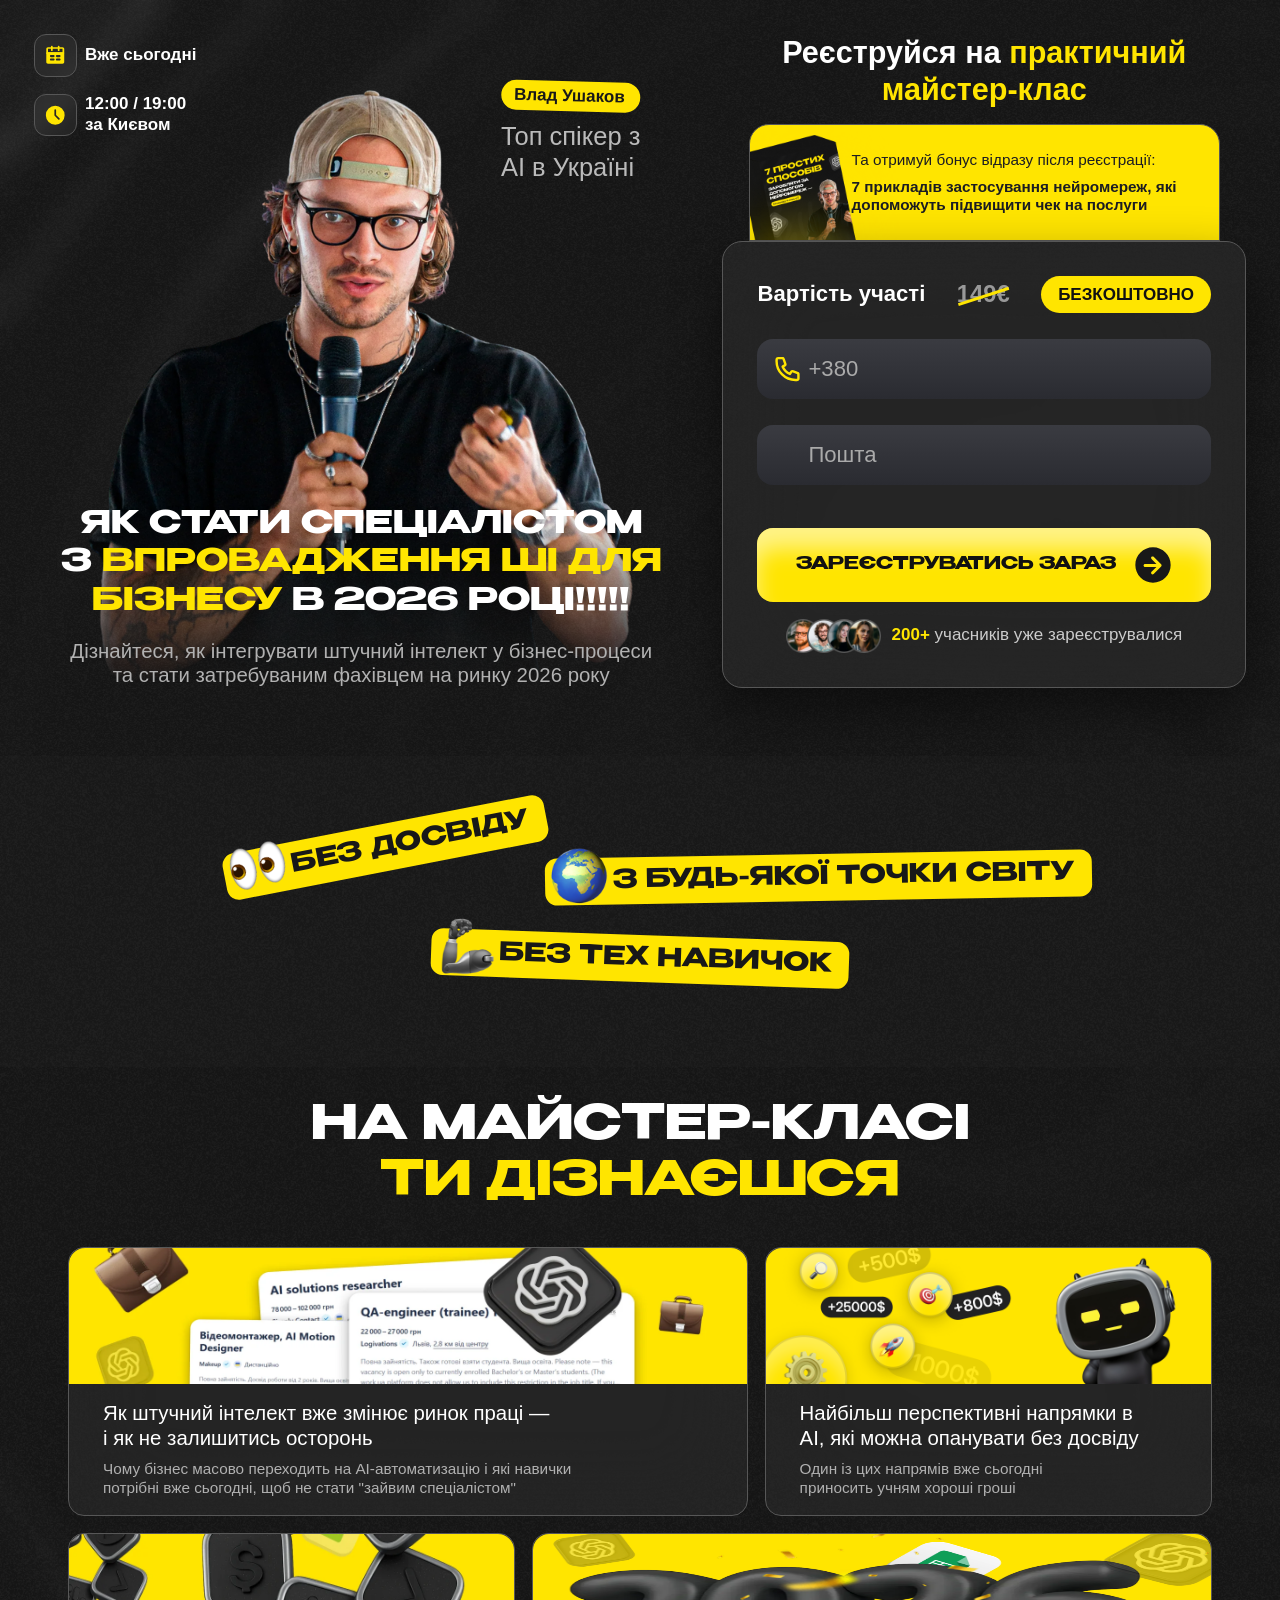
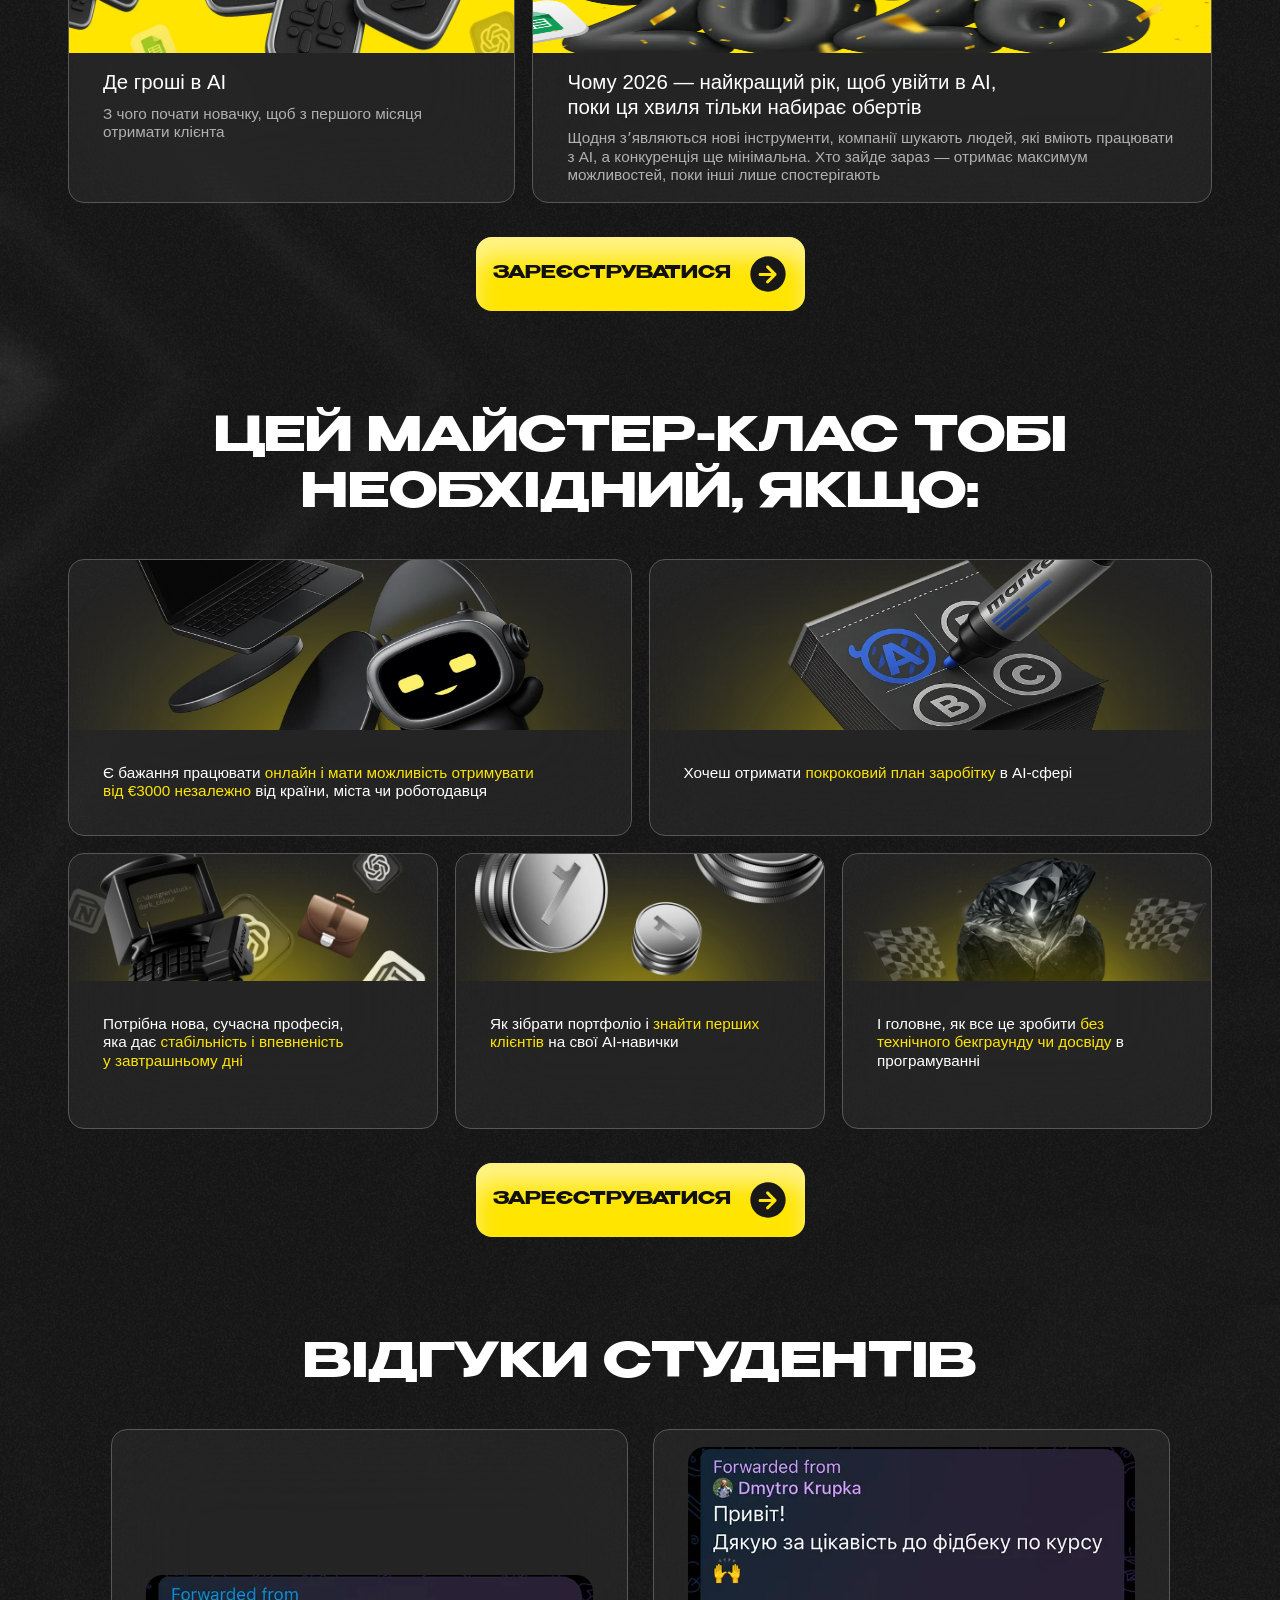
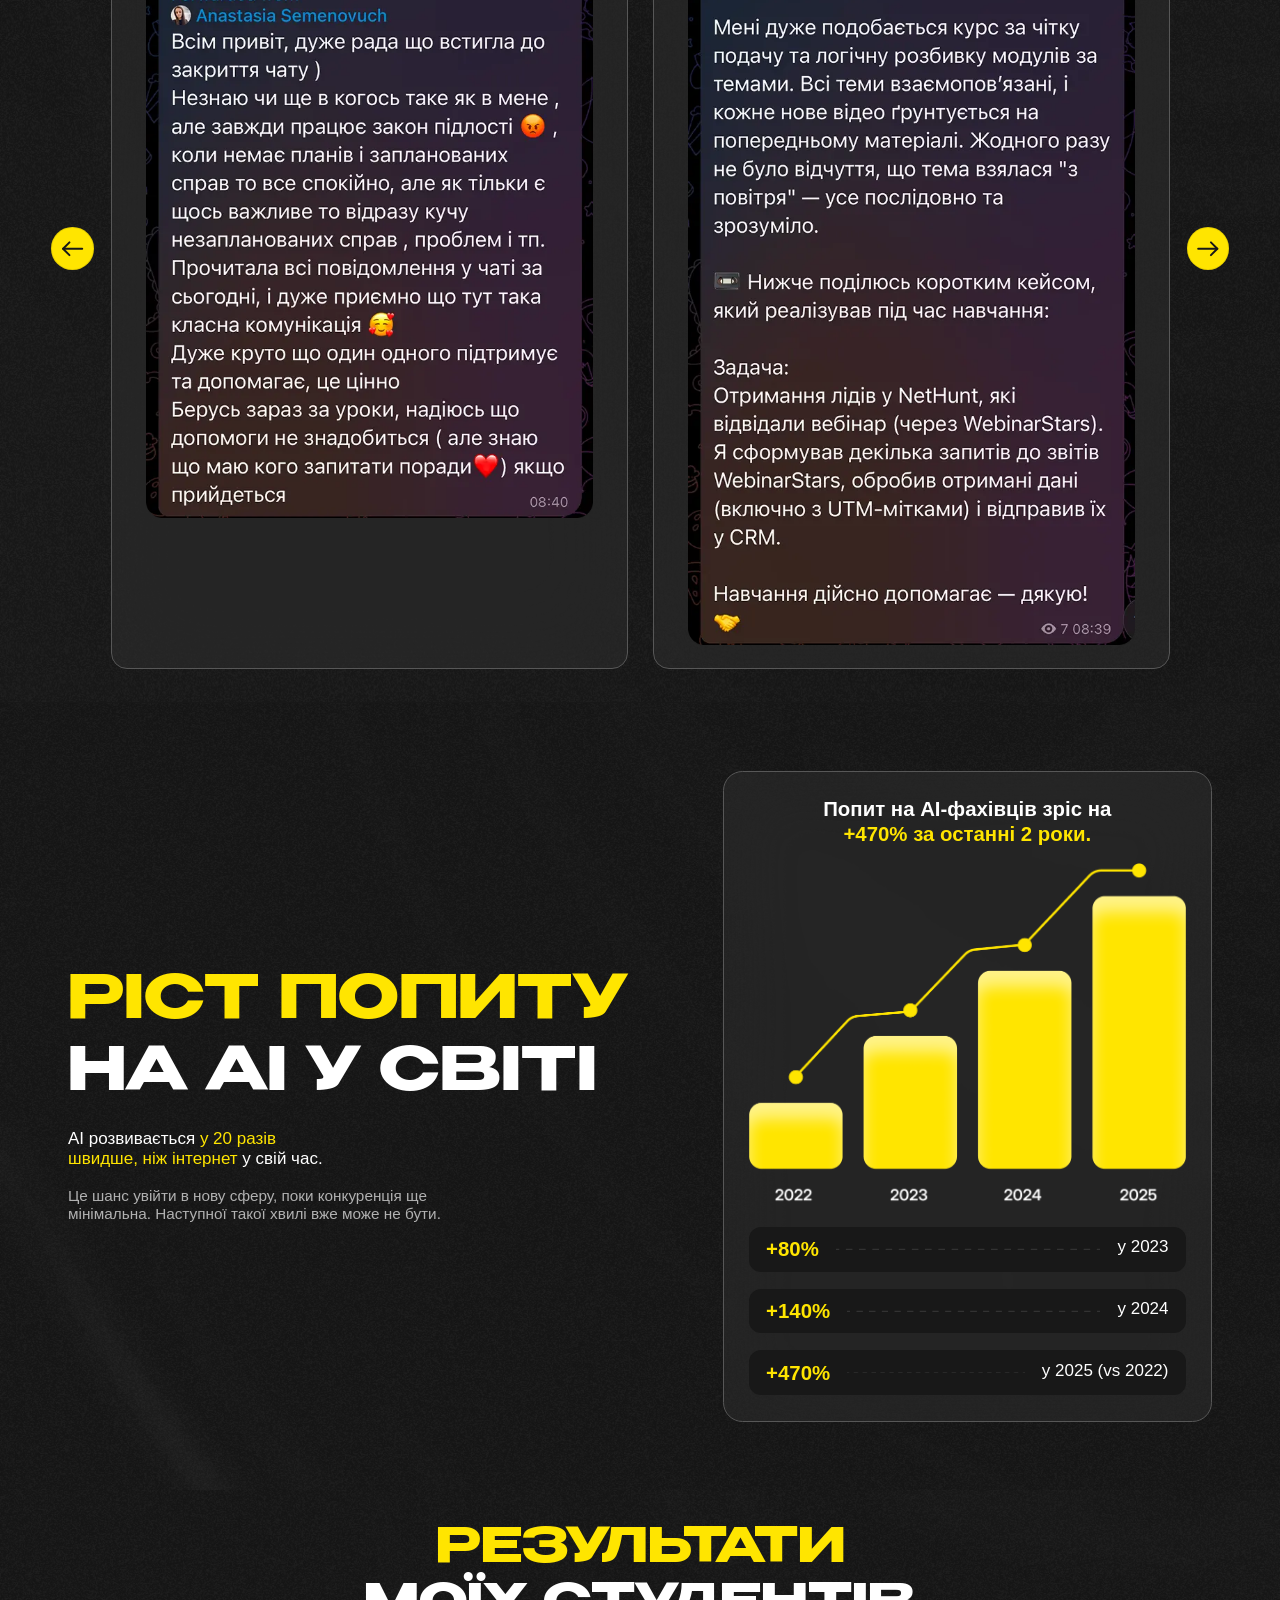
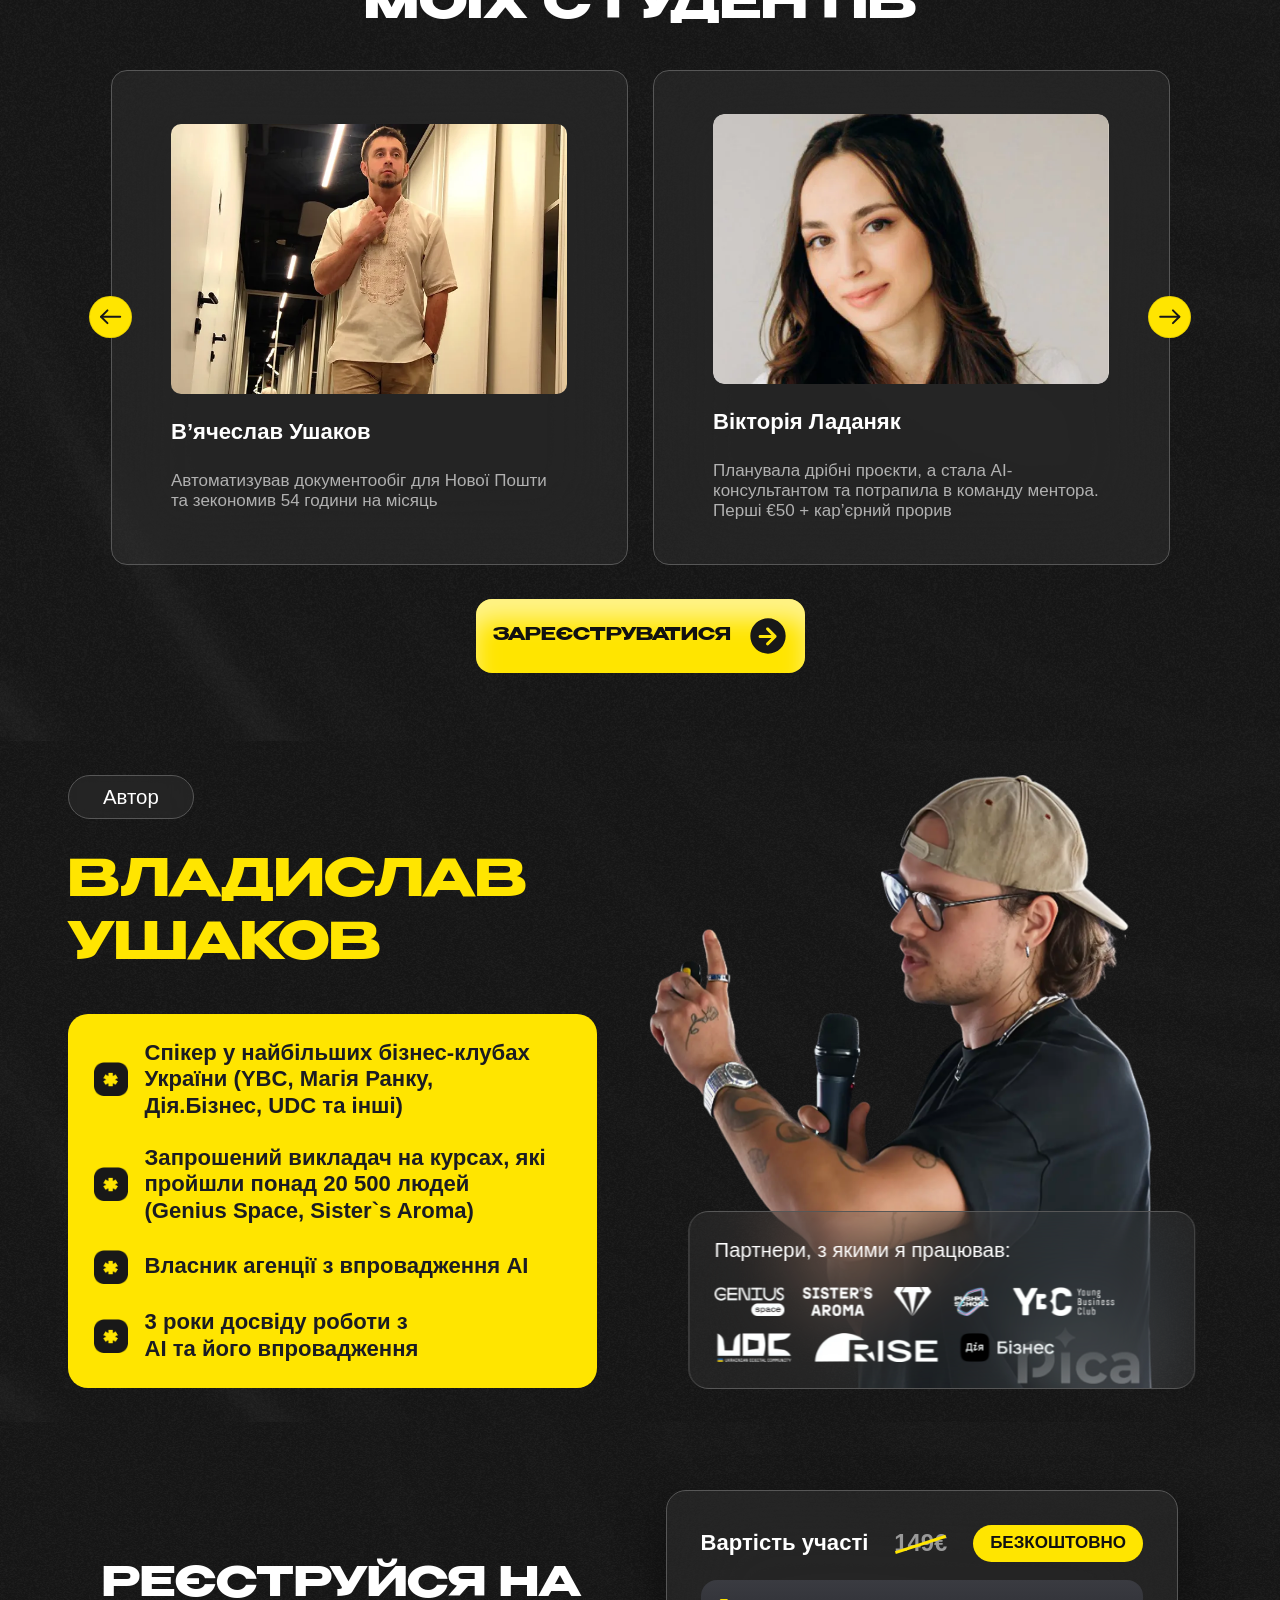
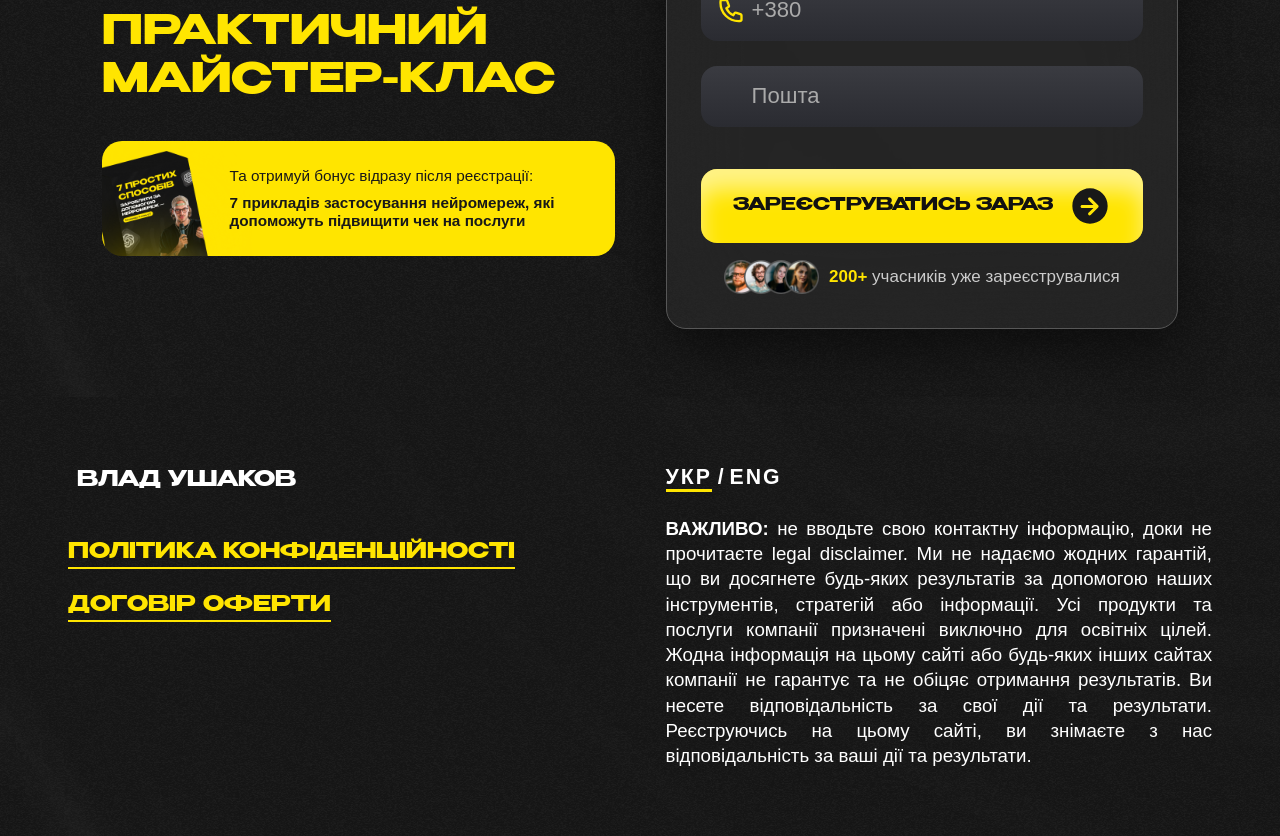
==== commit e2c4be9f: "test" ====
--- a/index.html
+++ b/index.html
@@ -139,7 +139,7 @@
                         <div>
                             Як стати спеціалістом <br>
                             з <span>впровадження ШІ для <br>
-                            бізнесу</span> в 2026 році
+                            бізнесу</span> в 2026 році!!!!!
                         </div>
                     </div>
                     <div class="tooltip">
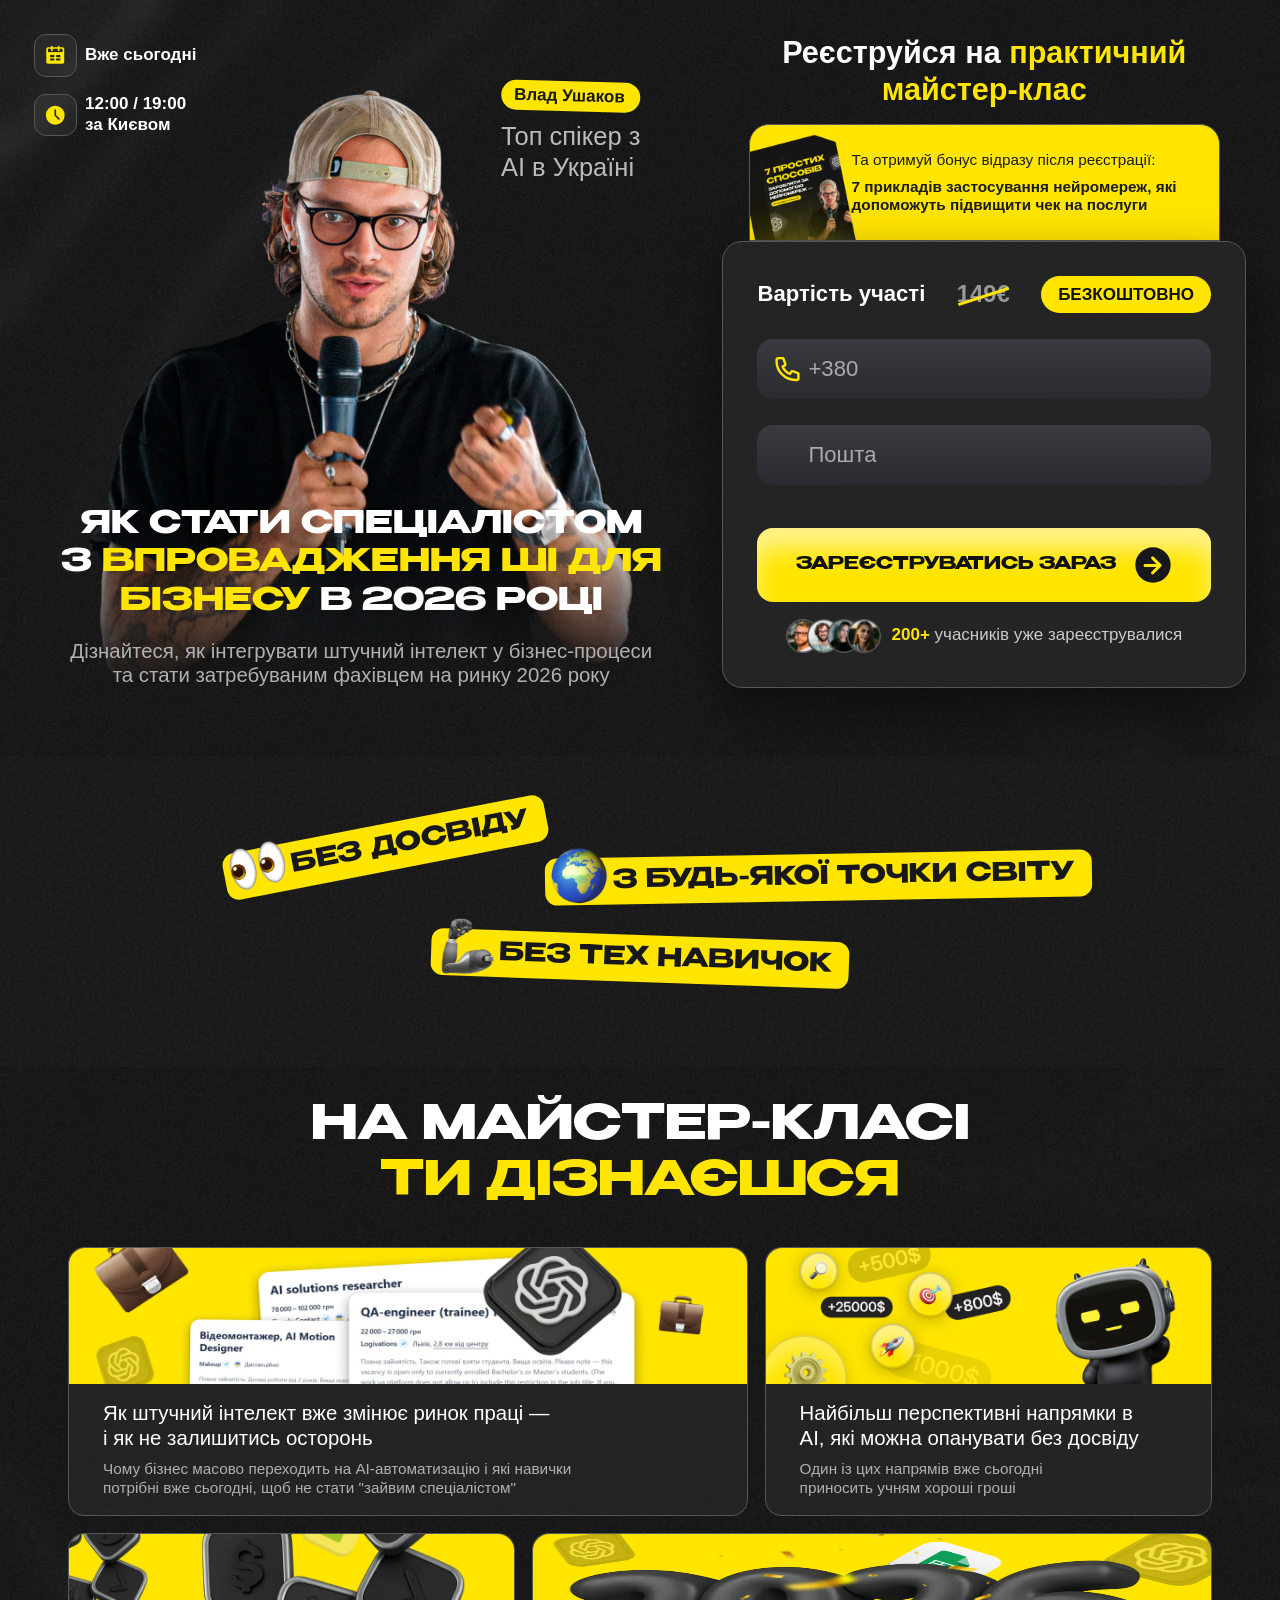
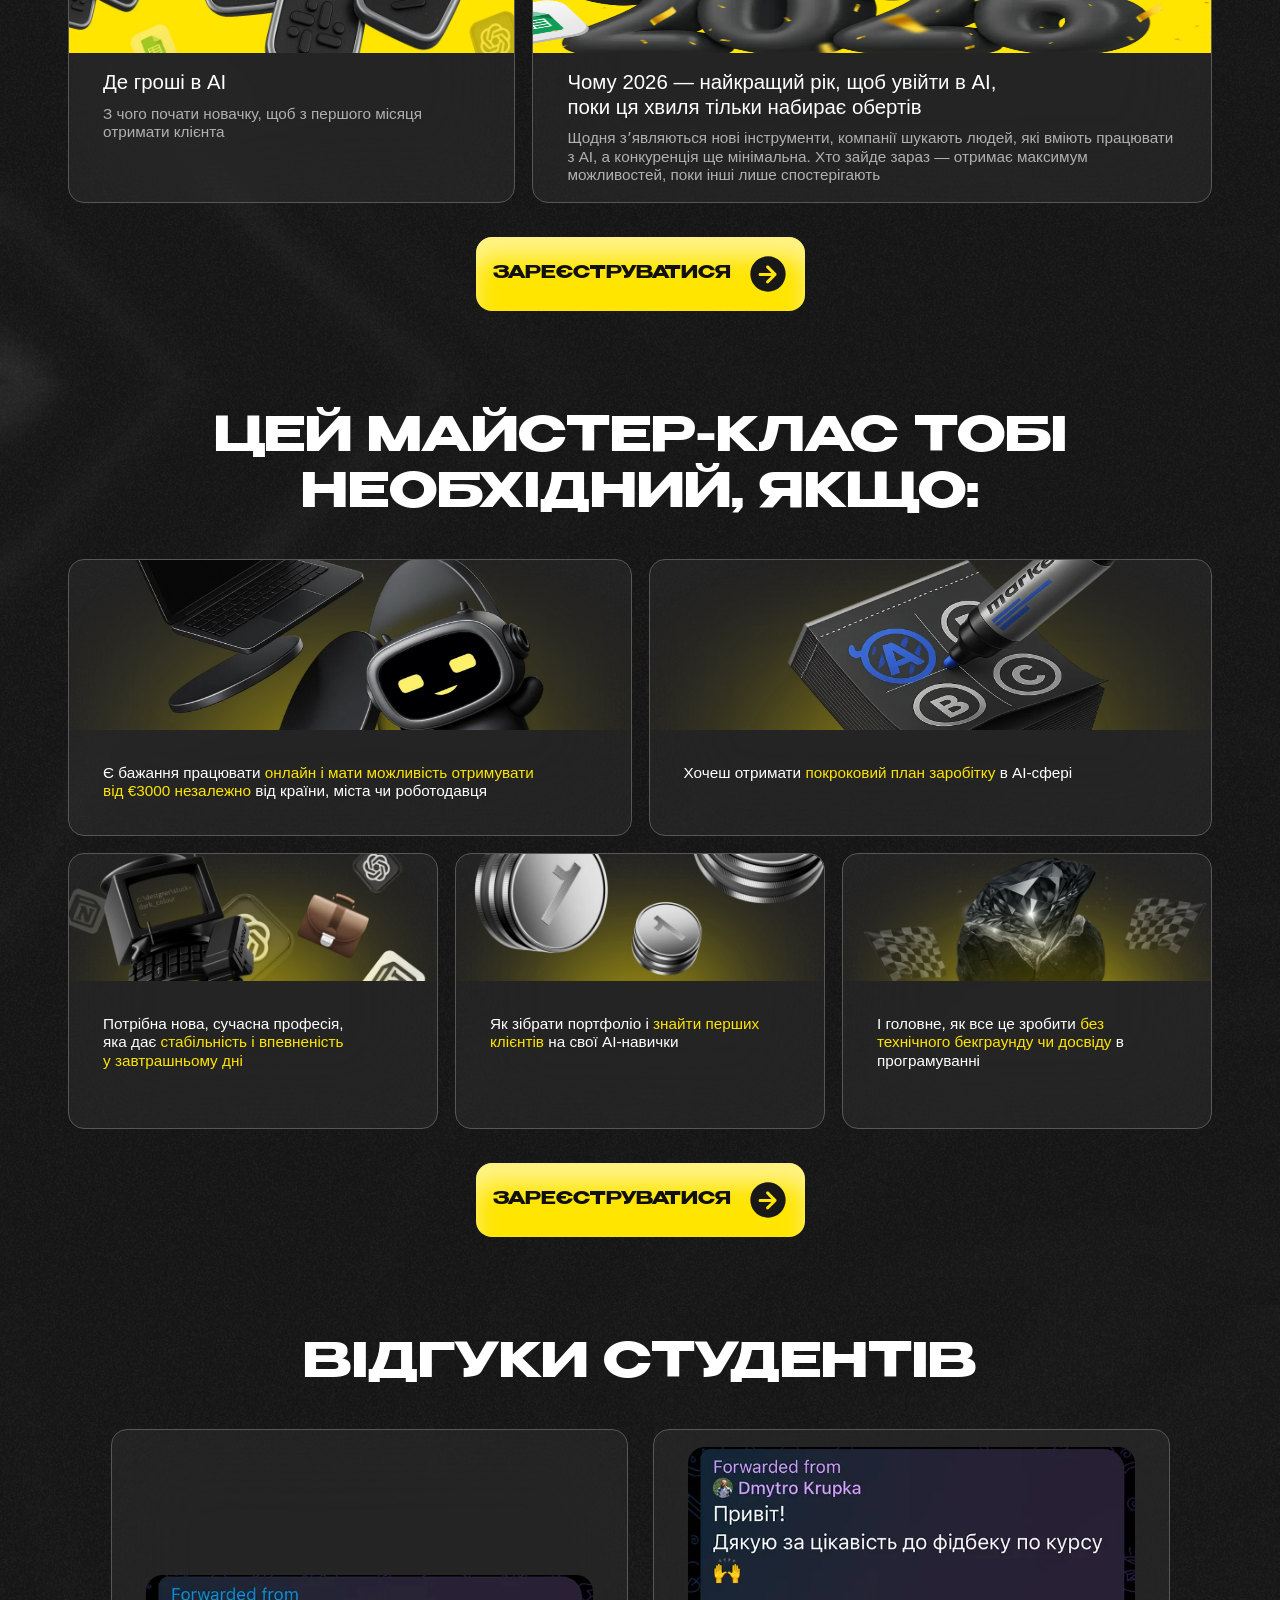
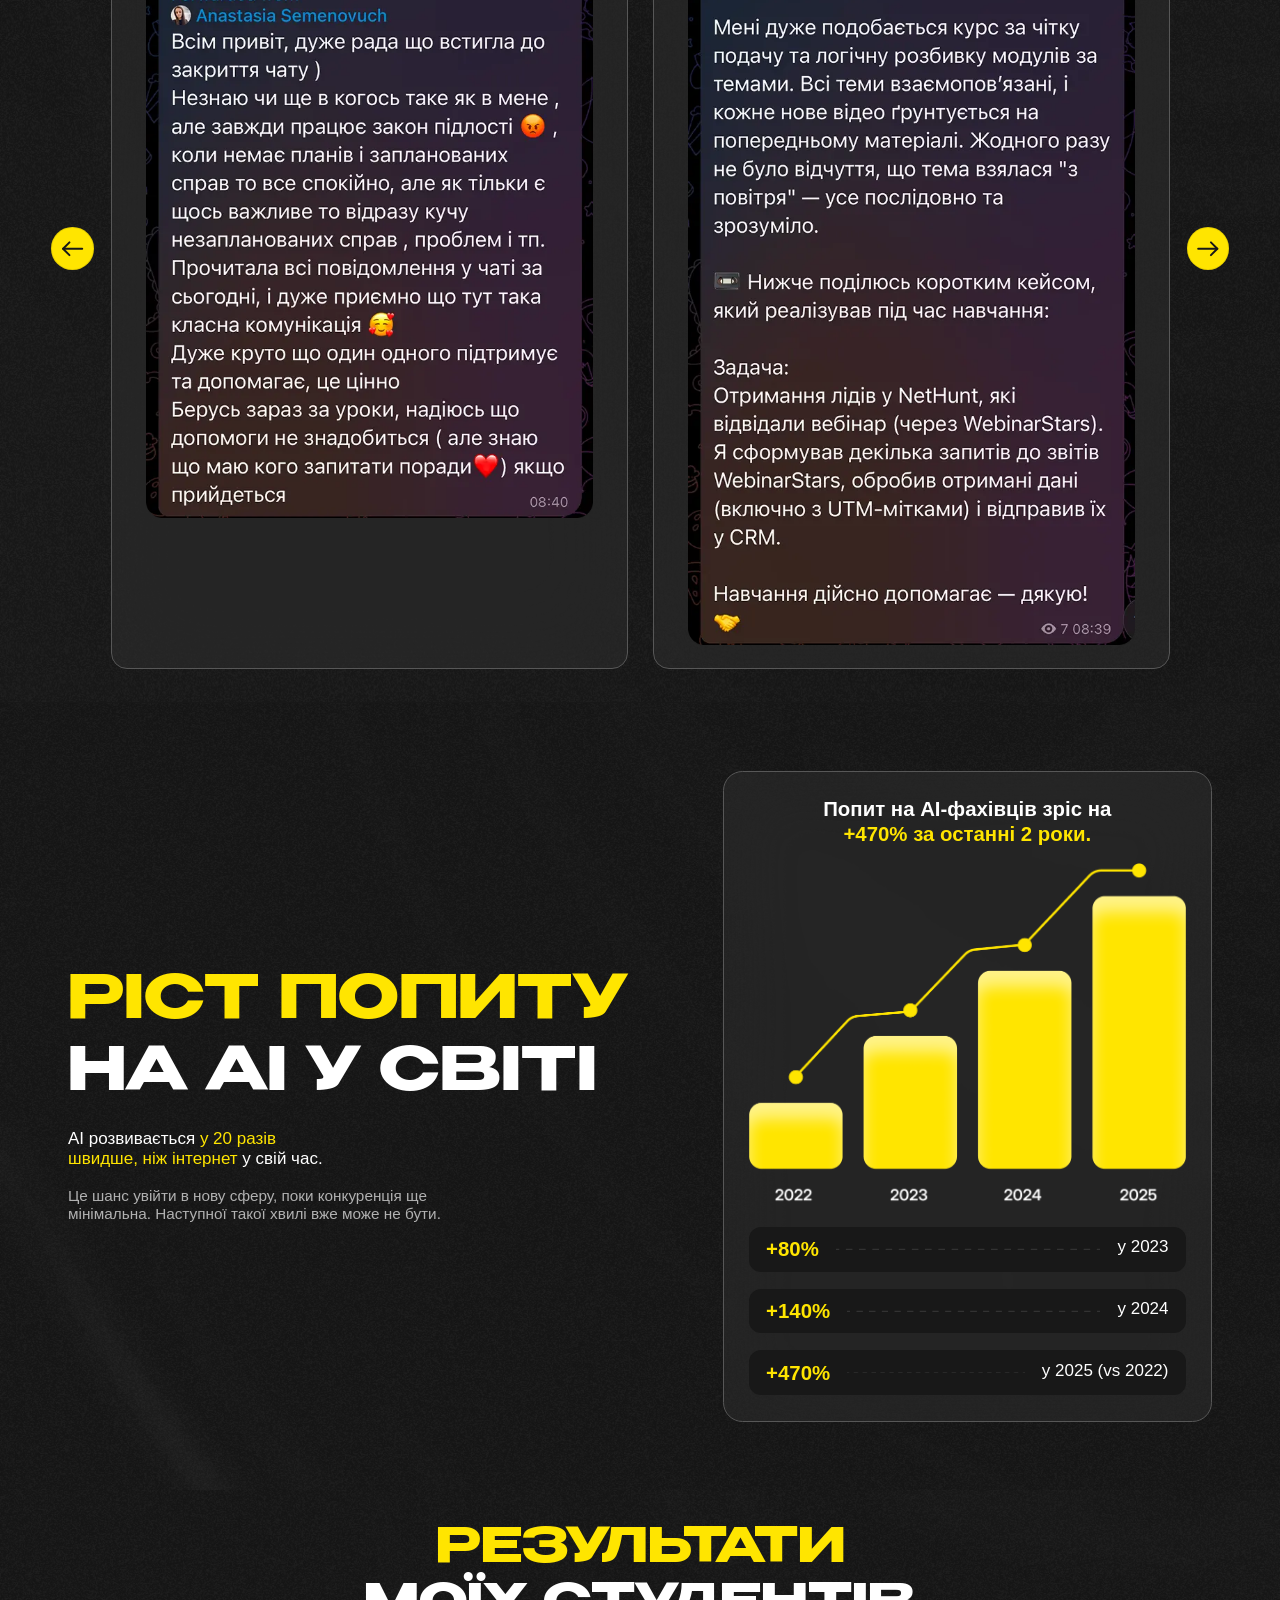
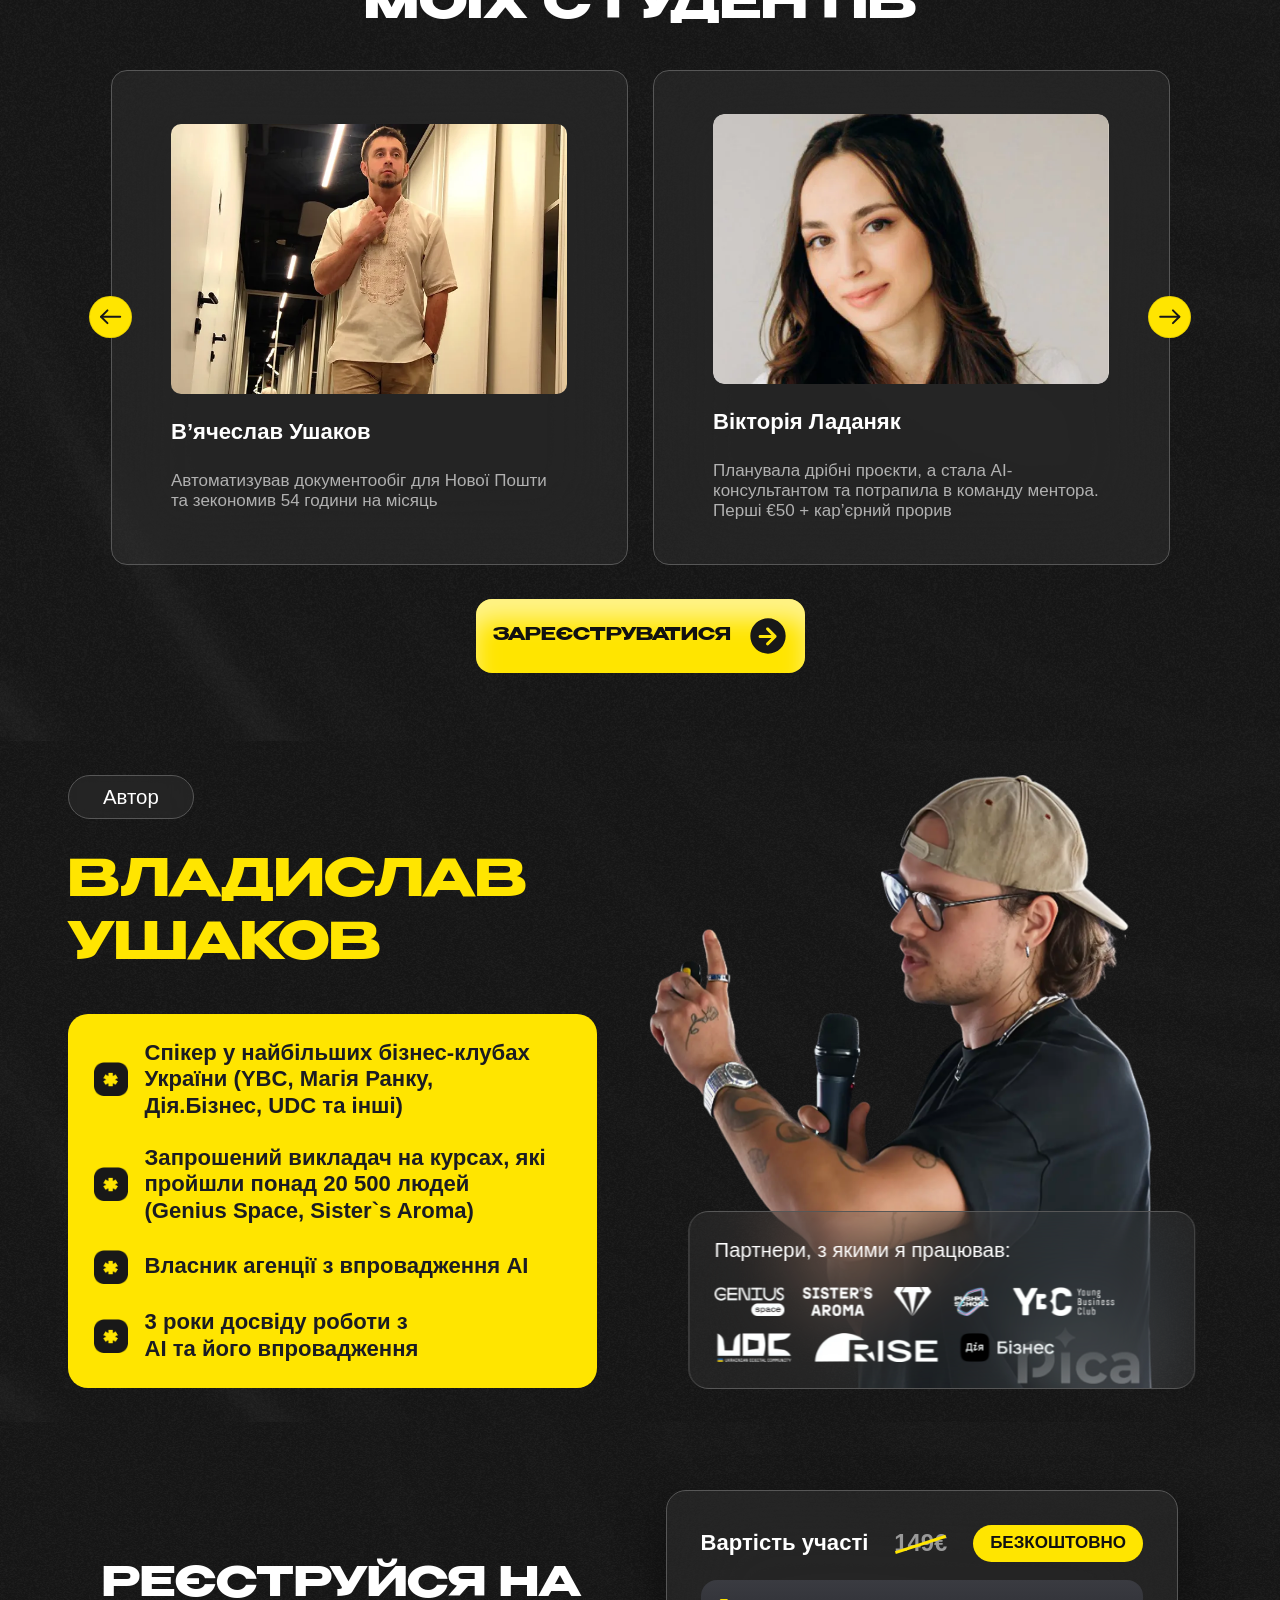
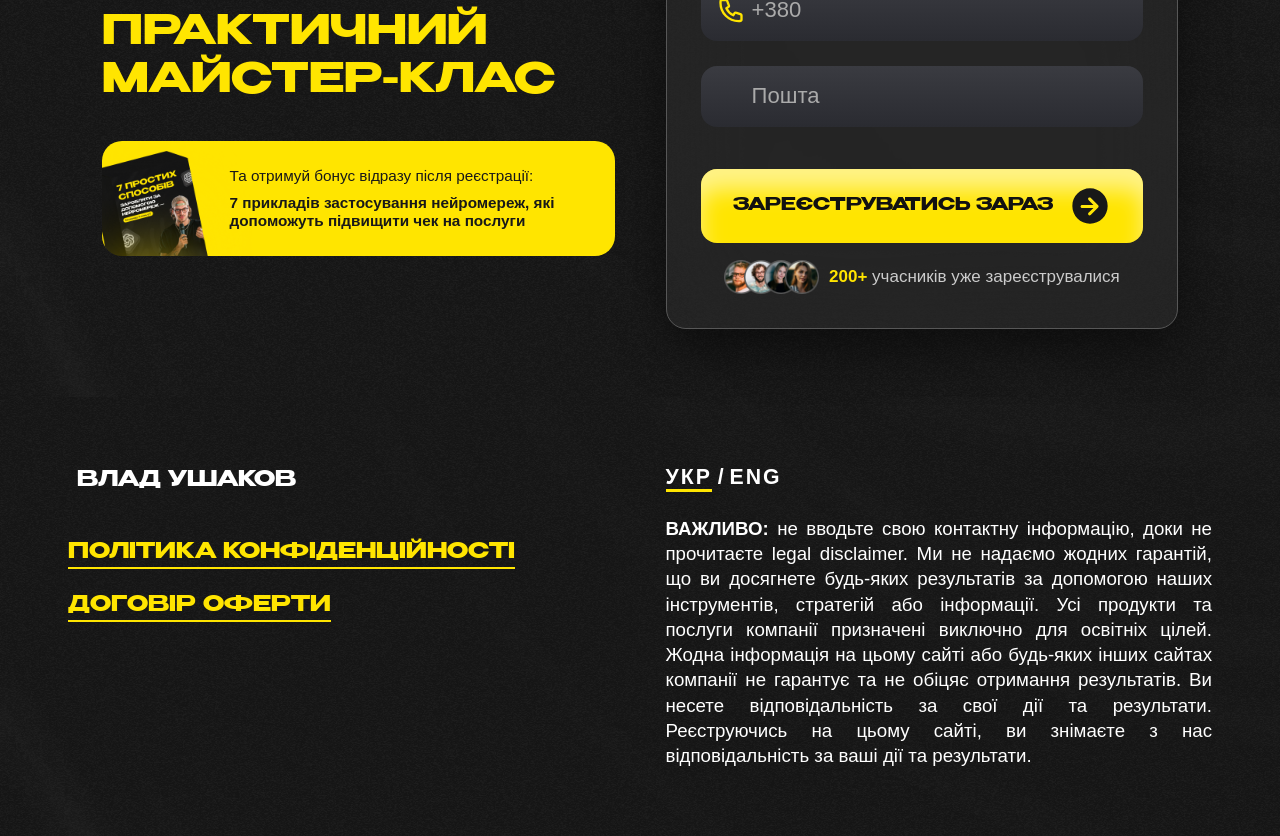
==== commit c2e6c42c: "final_version" ====
--- a/index.html
+++ b/index.html
@@ -139,7 +139,7 @@
                         <div>
                             Як стати спеціалістом <br>
                             з <span>впровадження ШІ для <br>
-                            бізнесу</span> в 2026 році!!!!!
+                            бізнесу</span> в 2026 році
                         </div>
                     </div>
                     <div class="tooltip">
@@ -635,8 +635,8 @@
                         <p>Влад Ушаков</p>
                     </div>
                     <div class="links">
-                        <a href="https://ai-lab.com.ua/%D0%BF%D0%BE%D0%BB%D1%96%D1%82%D0%B8%D0%BA%D0%B0_%D0%BA%D0%BE%D0%BD%D1%84%D1%96%D0%B4%D0%B5%D0%BD%D1%86%D1%96%D0%B8%CC%86%D0%BD%D0%BE%D1%81%D1%82%D1%96.pdf" target="_blank" class="disclaimer">Політика конфіденційності</a>
-                        <a href="https://ai-lab.com.ua/%D0%BF%D1%83%D0%B1%D0%BB%D1%96%D1%87%D0%BD%D0%B8%D0%B8%CC%86_%D0%B4%D0%BE%D0%B3%D0%BE%D0%B2%D1%96%D1%80.pdf" target="_blank" class="disclaimer">Договір оферти</a>
+                        <a href="https://ai-lab.com.ua/politykav2.pdf" target="_blank" class="disclaimer">Політика конфіденційності</a>
+                        <a href="https://ai-lab.com.ua/publicv2.pdf" target="_blank" class="disclaimer">Договір оферти</a>
                     </div>
                 </div>
                 <div class="right">
